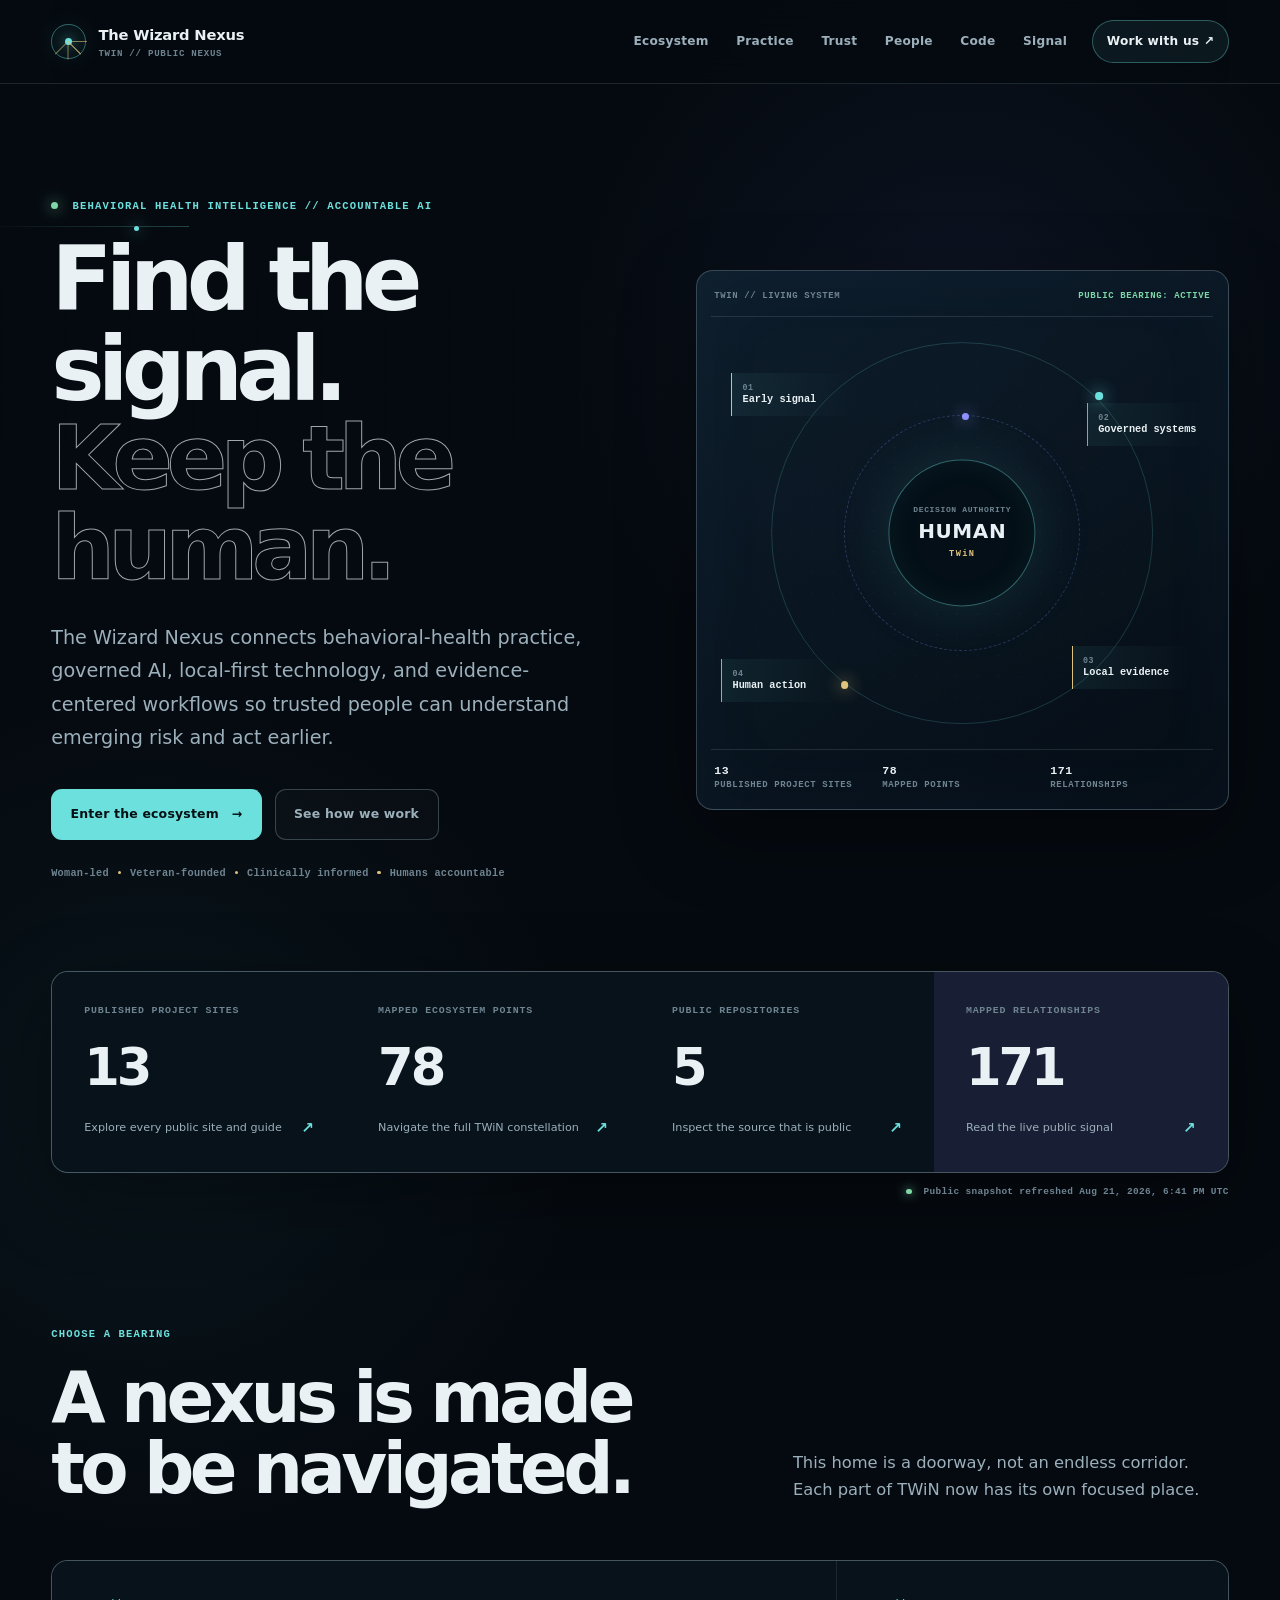
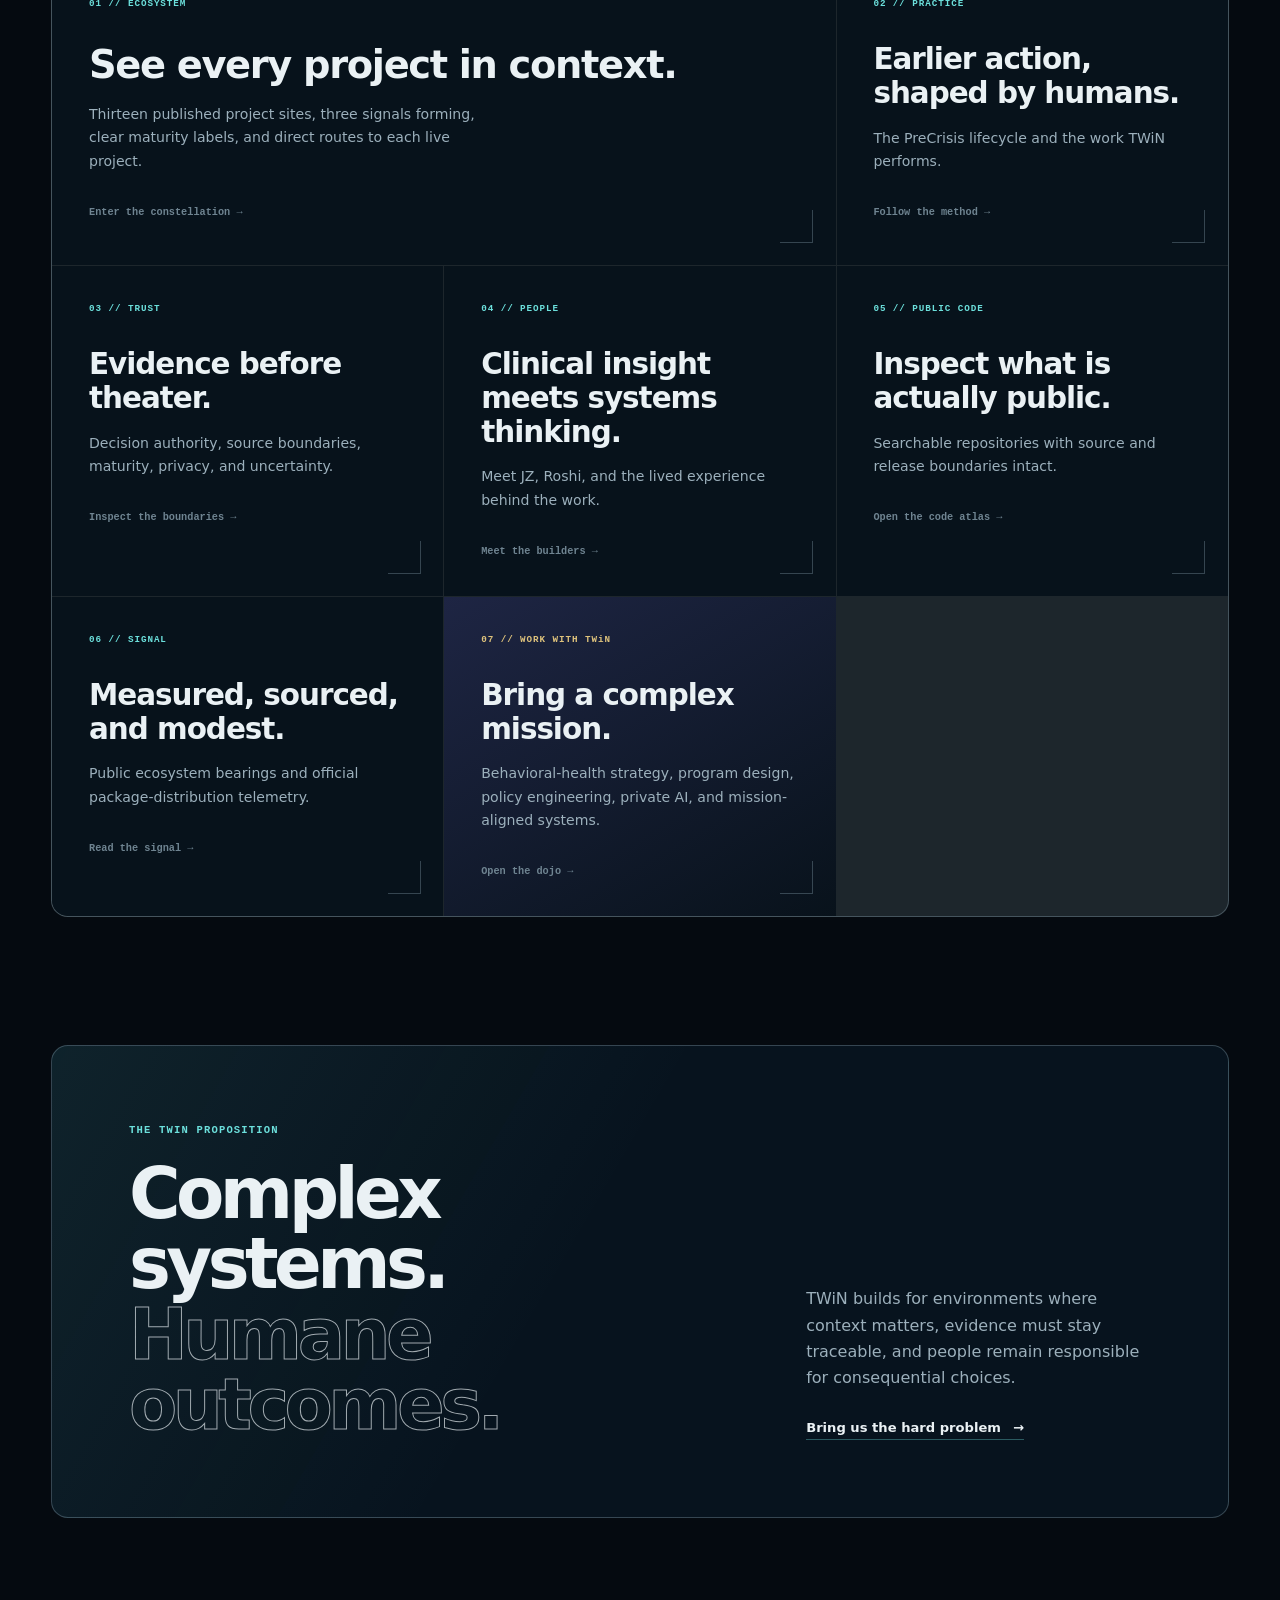
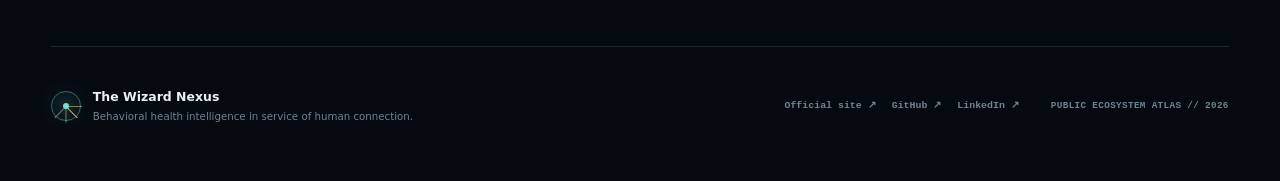
==== index.html @ 7691cffb "[Roshi's Codex PRIME] Publish the multi-page TWiN nexus" ====
<!doctype html>
<html lang="en">
  <head>
    <meta charset="utf-8">
    <meta name="viewport" content="width=device-width, initial-scale=1">
    <meta name="theme-color" content="#071019">
    <meta name="description" content="The Wizard Nexus builds human-centered behavioral-health intelligence, governed AI systems, local-first data tools, and evidence-centered workflows for earlier human action.">
    <meta property="og:type" content="website">
    <meta property="og:title" content="The Wizard Nexus — Find the signal. Keep the human.">
    <meta property="og:description" content="Navigate the TWiN ecosystem: behavioral-health intelligence, governed AI, local-first data, and tools built for accountable human decisions.">
    <meta property="og:url" content="https://thewizardnexus.github.io/TheWizardNexus/">
    <meta property="og:image" content="https://thewizardnexus.github.io/TheWizardNexus/assets/twin-ecosystem-og.png">
    <meta property="og:image:alt" content="The Wizard Nexus public ecosystem: human-centered systems, mapped relationships, public interfaces, and accountable human judgment.">
    <meta name="twitter:card" content="summary_large_image">
    <meta name="twitter:title" content="The Wizard Nexus — Find the signal. Keep the human.">
    <meta name="twitter:description" content="Human-centered systems for earlier action and accountable decisions.">
    <meta name="twitter:image" content="https://thewizardnexus.github.io/TheWizardNexus/assets/twin-ecosystem-og.png">
    <meta name="twitter:image:alt" content="The Wizard Nexus public ecosystem: human-centered systems, mapped relationships, and accountable human judgment.">
    <link rel="icon" href="assets/favicon.svg" type="image/svg+xml">
    <link rel="canonical" href="https://thewizardnexus.github.io/TheWizardNexus/">
    <link rel="stylesheet" href="styles.css">
    <script src="app.js" defer></script>
    <title>The Wizard Nexus — Human-centered systems</title>
  </head>
  <body data-page="home">
    <a class="skip-link" href="#main">Skip to the nexus</a>

    <header class="site-header">
      <a class="brand" href="index.html" aria-label="The Wizard Nexus home">
        <span class="brand-sigil" aria-hidden="true"><i></i><i></i><i></i><i></i></span>
        <span class="brand-copy"><b>The Wizard Nexus</b><small>TWiN // Public nexus</small></span>
      </a>
      <button class="menu-button" type="button" aria-expanded="false" aria-controls="primary-navigation">Menu</button>
      <nav id="primary-navigation" aria-label="Primary navigation">
        <a href="ecosystem.html">Ecosystem</a>
        <a href="practice.html">Practice</a>
        <a href="trust.html">Trust</a>
        <a href="people.html">People</a>
        <a href="code.html">Code</a>
        <a href="signal.html">Signal</a>
        <a class="nav-cta" href="work.html">Work with us <span aria-hidden="true">↗</span></a>
      </nav>
    </header>

    <main id="main">
      <section class="home-hero" aria-labelledby="home-title">
        <div class="hero-copy">
          <p class="eyebrow"><span class="live-dot" aria-hidden="true"></span> Behavioral health intelligence // accountable AI</p>
          <h1 id="home-title">Find the signal.<br><span>Keep the human.</span></h1>
          <p class="hero-lede">The Wizard Nexus connects behavioral-health practice, governed AI, local-first technology, and evidence-centered workflows so trusted people can understand emerging risk and act earlier.</p>
          <div class="button-row">
            <a class="button button-primary" href="ecosystem.html">Enter the ecosystem <span aria-hidden="true">→</span></a>
            <a class="button button-secondary" href="practice.html">See how we work</a>
          </div>
          <p class="proof-line">Woman-led <i></i> Veteran-founded <i></i> Clinically informed <i></i> Humans accountable</p>
        </div>

        <div class="nexus-console" aria-label="TWiN connects early signals, governed systems, local evidence, and accountable human judgment">
          <div class="console-topline"><span>TWiN // Living system</span><span class="console-status">Public bearing: active</span></div>
          <div class="nexus-field" aria-hidden="true">
            <div class="orbit orbit-outer"></div>
            <div class="orbit orbit-inner"></div>
            <span class="bearing bearing-a">01 <b>Early signal</b></span>
            <span class="bearing bearing-b">02 <b>Governed systems</b></span>
            <span class="bearing bearing-c">03 <b>Local evidence</b></span>
            <span class="bearing bearing-d">04 <b>Human action</b></span>
            <div class="nexus-core"><small>Decision authority</small><strong>HUMAN</strong><span>TWiN</span></div>
          </div>
          <div class="console-readout"><span><b data-project-total>13</b> published project sites</span><span><b data-mapped-points>78</b> mapped points</span><span><b data-mapped-relationships>171</b> relationships</span></div>
        </div>
      </section>

      <section class="home-signal" aria-label="Current public ecosystem snapshot">
        <a href="ecosystem.html"><span>Published project sites</span><strong id="project-total">13</strong><small>Explore every public site and guide <b aria-hidden="true">↗</b></small></a>
        <a href="ecosystem.html"><span>Mapped ecosystem points</span><strong id="mapped-points">78</strong><small>Navigate the full TWiN constellation <b aria-hidden="true">↗</b></small></a>
        <a href="code.html"><span>Public repositories</span><strong id="repo-total-hero">5</strong><small>Inspect the source that is public <b aria-hidden="true">↗</b></small></a>
        <a class="signal-accent" href="signal.html"><span>Mapped relationships</span><strong id="mapped-relationships">171</strong><small>Read the live public signal <b aria-hidden="true">↗</b></small></a>
      </section>

      <p class="freshness" id="freshness"><span aria-hidden="true"></span> Static public snapshot embedded; live refresh runs when available.</p>

      <section class="route-section" id="routes" aria-labelledby="route-title">
        <div class="section-heading compact-heading">
          <div>
            <p class="eyebrow">Choose a bearing</p>
            <h2 id="route-title">A nexus is made<br>to be navigated.</h2>
          </div>
          <p>This home is a doorway, not an endless corridor. Each part of TWiN now has its own focused place.</p>
        </div>

        <div class="route-grid">
          <a class="route-card route-wide" href="ecosystem.html">
            <span class="route-number">01 // ECOSYSTEM</span>
            <strong>See every project in context.</strong>
            <p>Thirteen published project sites, three signals forming, clear maturity labels, and direct routes to each live project.</p>
            <i aria-hidden="true">Enter the constellation →</i>
          </a>
          <a class="route-card" href="practice.html">
            <span class="route-number">02 // PRACTICE</span>
            <strong>Earlier action, shaped by humans.</strong>
            <p>The PreCrisis lifecycle and the work TWiN performs.</p>
            <i aria-hidden="true">Follow the method →</i>
          </a>
          <a class="route-card" href="trust.html">
            <span class="route-number">03 // TRUST</span>
            <strong>Evidence before theater.</strong>
            <p>Decision authority, source boundaries, maturity, privacy, and uncertainty.</p>
            <i aria-hidden="true">Inspect the boundaries →</i>
          </a>
          <a class="route-card" href="people.html">
            <span class="route-number">04 // PEOPLE</span>
            <strong>Clinical insight meets systems thinking.</strong>
            <p>Meet JZ, Roshi, and the lived experience behind the work.</p>
            <i aria-hidden="true">Meet the builders →</i>
          </a>
          <a class="route-card" href="code.html">
            <span class="route-number">05 // PUBLIC CODE</span>
            <strong>Inspect what is actually public.</strong>
            <p>Searchable repositories with source and release boundaries intact.</p>
            <i aria-hidden="true">Open the code atlas →</i>
          </a>
          <a class="route-card" href="signal.html">
            <span class="route-number">06 // SIGNAL</span>
            <strong>Measured, sourced, and modest.</strong>
            <p>Public ecosystem bearings and official package-distribution telemetry.</p>
            <i aria-hidden="true">Read the signal →</i>
          </a>
          <a class="route-card route-accent" href="work.html">
            <span class="route-number">07 // WORK WITH TWiN</span>
            <strong>Bring a complex mission.</strong>
            <p>Behavioral-health strategy, program design, policy engineering, private AI, and mission-aligned systems.</p>
            <i aria-hidden="true">Open the dojo →</i>
          </a>
        </div>
      </section>

      <section class="home-closing" aria-labelledby="closing-title">
        <div>
          <p class="eyebrow">The TWiN proposition</p>
          <h2 id="closing-title">Complex systems.<br><span>Humane outcomes.</span></h2>
        </div>
        <div>
          <p>TWiN builds for environments where context matters, evidence must stay traceable, and people remain responsible for consequential choices.</p>
          <a class="text-link" href="work.html">Bring us the hard problem <span aria-hidden="true">→</span></a>
        </div>
      </section>
    </main>

    <footer class="site-footer">
      <div class="footer-brand"><span class="brand-sigil small" aria-hidden="true"><i></i><i></i><i></i><i></i></span><p><strong>The Wizard Nexus</strong><span>Behavioral health intelligence in service of human connection.</span></p></div>
      <nav aria-label="Footer navigation"><a href="https://www.thewizardnexus.com/">Official site ↗</a><a href="https://github.com/TheWizardNexus">GitHub ↗</a><a href="https://www.linkedin.com/company/the-wizard-nexus/">LinkedIn ↗</a></nav>
      <p class="footer-note">Public ecosystem atlas // <span data-current-year>2026</span></p>
    </footer>
  </body>
</html>
---- styles.css ----
:root {
  color-scheme: dark;
  --void: #050a10;
  --deep: #071019;
  --panel: #0b1824;
  --panel-strong: #102233;
  --paper: #f2f6f7;
  --ink: #eaf1f4;
  --muted: #9cb0bc;
  --quiet: #6f8491;
  --line: rgba(177, 208, 220, 0.14);
  --line-strong: rgba(177, 208, 220, 0.27);
  --teal: #6ce0dc;
  --cyan: #65bfe7;
  --indigo: #8f91ff;
  --brass: #dfc37c;
  --coral: #ee8978;
  --green: #7ed7a6;
  --shell: min(92vw, 84rem);
  --reading: min(88vw, 70rem);
  --radius: 1.05rem;
  --mono: "SFMono-Regular", Consolas, "Liberation Mono", monospace;
  --sans: Inter, ui-sans-serif, system-ui, -apple-system, BlinkMacSystemFont, "Segoe UI", sans-serif;
  --shadow: 0 1.5rem 5rem rgba(0, 0, 0, 0.32);
}

* { box-sizing: border-box; }
html { scroll-behavior: smooth; }
body {
  min-width: 20rem;
  margin: 0;
  overflow-x: hidden;
  background:
    radial-gradient(circle at 75% 10%, rgba(68, 86, 162, 0.12), transparent 25rem),
    radial-gradient(circle at 12% 33%, rgba(50, 151, 155, 0.08), transparent 27rem),
    var(--void);
  color: var(--ink);
  font-family: var(--sans);
  font-size: 1rem;
  line-height: 1.65;
  text-rendering: optimizeLegibility;
}
body::before {
  position: fixed;
  inset: 0;
  z-index: -2;
  opacity: 0.42;
  background-image:
    linear-gradient(rgba(130, 173, 190, 0.025) 1px, transparent 1px),
    linear-gradient(90deg, rgba(130, 173, 190, 0.025) 1px, transparent 1px);
  background-size: 4rem 4rem;
  content: "";
  mask-image: linear-gradient(to bottom, black, transparent 85%);
}
a { color: inherit; text-decoration: none; }
img { display: block; max-width: 100%; }
button, input, select { font: inherit; }
button, a { -webkit-tap-highlight-color: transparent; }
::selection { background: rgba(108, 224, 220, 0.24); color: white; }
:focus-visible { outline: 2px solid var(--teal); outline-offset: 4px; }

.skip-link {
  position: fixed;
  top: 0.75rem;
  left: 0.75rem;
  z-index: 100;
  padding: 0.65rem 0.9rem;
  border-radius: 0.45rem;
  background: var(--paper);
  color: var(--deep);
  font-weight: 800;
  transform: translateY(-180%);
}
.skip-link:focus { transform: translateY(0); }

.site-header {
  position: sticky;
  top: 0;
  z-index: 50;
  display: flex;
  width: var(--shell);
  min-height: 5.25rem;
  margin: 0 auto;
  align-items: center;
  justify-content: space-between;
  gap: 1rem;
  border-bottom: 1px solid var(--line);
  background: rgba(5, 10, 16, 0.82);
  backdrop-filter: blur(18px);
}
.site-header::before {
  position: absolute;
  right: 100%;
  left: calc((100vw - 100%) / -2);
  bottom: -1px;
  height: 1px;
  background: var(--line);
  content: "";
}
.site-header::after {
  position: absolute;
  right: calc((100vw - 100%) / -2);
  left: 100%;
  bottom: -1px;
  height: 1px;
  background: var(--line);
  content: "";
}
.brand { display: inline-flex; min-width: max-content; align-items: center; gap: 0.8rem; }
.brand-copy { display: grid; }
.brand-copy b { font-size: 0.92rem; letter-spacing: -0.015em; }
.brand-copy small { color: var(--quiet); font: 650 0.57rem/1.5 var(--mono); letter-spacing: 0.08em; text-transform: uppercase; }
.brand-sigil {
  position: relative;
  display: block;
  width: 2.15rem;
  aspect-ratio: 1;
  border: 1px solid rgba(108, 224, 220, 0.45);
  border-radius: 50%;
  box-shadow: inset 0 0 1.4rem rgba(108, 224, 220, 0.08), 0 0 1.5rem rgba(108, 224, 220, 0.08);
}
.brand-sigil::before,
.brand-sigil::after,
.brand-sigil i::before {
  position: absolute;
  top: 50%;
  left: 50%;
  width: 57%;
  height: 1px;
  background: rgba(223, 195, 124, 0.58);
  content: "";
  transform-origin: left;
}
.brand-sigil::before { transform: rotate(0deg); }
.brand-sigil::after { transform: rotate(90deg); }
.brand-sigil i::before { transform: rotate(45deg); }
.brand-sigil i:nth-child(2)::before { transform: rotate(135deg); }
.brand-sigil i:nth-child(3) {
  position: absolute;
  inset: 38%;
  border-radius: 50%;
  background: var(--teal);
  box-shadow: 0 0 0.8rem var(--teal);
}
.brand-sigil.small { width: 1.85rem; }

#primary-navigation { display: flex; align-items: center; gap: clamp(0.2rem, 1vw, 1rem); }
#primary-navigation a {
  position: relative;
  padding: 0.55rem 0.46rem;
  color: var(--muted);
  font-size: 0.76rem;
  font-weight: 700;
  letter-spacing: 0.02em;
}
#primary-navigation a:hover,
#primary-navigation a[aria-current="page"] { color: var(--ink); }
#primary-navigation a[aria-current="page"]::after {
  position: absolute;
  right: 0.45rem;
  bottom: 0.2rem;
  left: 0.45rem;
  height: 1px;
  background: var(--teal);
  content: "";
}
#primary-navigation .nav-cta {
  margin-left: 0.3rem;
  padding: 0.68rem 0.85rem;
  border: 1px solid rgba(108, 224, 220, 0.34);
  border-radius: 999px;
  color: var(--ink);
  background: rgba(108, 224, 220, 0.07);
}
#primary-navigation .nav-cta:hover { border-color: var(--teal); background: rgba(108, 224, 220, 0.13); }
#primary-navigation .nav-cta::after { display: none; }
.menu-button {
  display: none;
  min-height: 2.6rem;
  padding: 0.55rem 0.8rem;
  border: 1px solid var(--line-strong);
  border-radius: 999px;
  background: transparent;
  color: var(--ink);
  font: 750 0.7rem/1 var(--mono);
  letter-spacing: 0.05em;
  text-transform: uppercase;
}

main { min-height: 70vh; }
.home-hero {
  position: relative;
  display: grid;
  width: var(--shell);
  min-height: min(49rem, calc(100vh - 5.25rem));
  margin: 0 auto;
  padding: clamp(4.5rem, 9vw, 8rem) 0 clamp(3.8rem, 7vw, 6rem);
  align-items: center;
  grid-template-columns: minmax(0, 1.02fr) minmax(24rem, 0.98fr);
  gap: clamp(3rem, 7vw, 7rem);
}
.home-hero::before {
  position: absolute;
  top: 16%;
  left: -6%;
  width: 13rem;
  height: 1px;
  background: linear-gradient(90deg, transparent, rgba(108, 224, 220, 0.28));
  content: "";
}
.home-hero::after {
  position: absolute;
  top: 16%;
  left: 7%;
  width: 0.35rem;
  aspect-ratio: 1;
  border-radius: 50%;
  background: var(--teal);
  box-shadow: 0 0 1rem var(--teal);
  content: "";
}
.eyebrow {
  margin: 0 0 1.25rem;
  color: var(--teal);
  font: 700 0.66rem/1.5 var(--mono);
  letter-spacing: 0.11em;
  text-transform: uppercase;
}
.live-dot {
  display: inline-block;
  width: 0.45rem;
  aspect-ratio: 1;
  margin-right: 0.42rem;
  border-radius: 50%;
  background: var(--green);
  box-shadow: 0 0 0.9rem var(--green);
  animation: pulse 2.4s ease-in-out infinite;
}
h1, h2, h3, p { overflow-wrap: anywhere; }
h1, h2, h3 { margin-top: 0; color: var(--ink); line-height: 1; }
h1 {
  max-width: 10ch;
  margin-bottom: 1.7rem;
  font-size: clamp(3.5rem, 7vw, 7rem);
  letter-spacing: -0.075em;
}
h1 span, h2 span { color: transparent; -webkit-text-stroke: 1px rgba(234, 241, 244, 0.68); }
.hero-lede { max-width: 43rem; margin: 0; color: var(--muted); font-size: clamp(1.04rem, 1.5vw, 1.25rem); line-height: 1.75; }
.button-row { display: flex; margin-top: 2.1rem; flex-wrap: wrap; gap: 0.8rem; }
.button {
  display: inline-flex;
  min-height: 3.2rem;
  padding: 0.8rem 1.15rem;
  align-items: center;
  justify-content: center;
  gap: 0.8rem;
  border: 1px solid var(--line-strong);
  border-radius: 0.68rem;
  font-size: 0.78rem;
  font-weight: 800;
  letter-spacing: 0.015em;
  transition: transform 160ms ease, border-color 160ms ease, background 160ms ease;
}
.button:hover { transform: translateY(-2px); }
.button-primary { border-color: rgba(108, 224, 220, 0.44); background: var(--teal); color: #041014; }
.button-primary:hover { background: #8cece8; }
.button-secondary { color: var(--muted); background: rgba(255, 255, 255, 0.02); }
.button-secondary:hover { border-color: var(--muted); color: var(--ink); }
.proof-line { display: flex; margin: 1.55rem 0 0; align-items: center; flex-wrap: wrap; gap: 0.55rem; color: var(--quiet); font: 650 0.64rem/1.6 var(--mono); letter-spacing: 0.025em; }
.proof-line i { display: inline-block; width: 0.22rem; aspect-ratio: 1; border-radius: 50%; background: var(--brass); }

.nexus-console {
  position: relative;
  padding: 0.9rem;
  overflow: hidden;
  border: 1px solid var(--line-strong);
  border-radius: var(--radius);
  background: linear-gradient(145deg, rgba(15, 33, 48, 0.82), rgba(6, 14, 22, 0.96));
  box-shadow: var(--shadow), inset 0 0 5rem rgba(83, 121, 178, 0.05);
}
.nexus-console::before {
  position: absolute;
  inset: 0;
  opacity: 0.6;
  background-image: radial-gradient(circle, rgba(205, 228, 233, 0.25) 0.55px, transparent 0.75px);
  background-size: 1.3rem 1.3rem;
  content: "";
  mask-image: radial-gradient(circle at center, black, transparent 73%);
}
.console-topline,
.console-readout { position: relative; z-index: 2; display: flex; color: var(--quiet); font: 650 0.56rem/1.5 var(--mono); letter-spacing: 0.07em; text-transform: uppercase; }
.console-topline { padding: 0.25rem 0.2rem 0.8rem; justify-content: space-between; border-bottom: 1px solid var(--line); }
.console-status { color: var(--green); }
.nexus-field { position: relative; min-height: 27rem; }
.orbit { position: absolute; top: 50%; left: 50%; border: 1px solid rgba(108, 224, 220, 0.19); border-radius: 50%; transform: translate(-50%, -50%); }
.orbit::before,
.orbit::after { position: absolute; width: 0.45rem; aspect-ratio: 1; border-radius: 50%; background: var(--teal); box-shadow: 0 0 1rem var(--teal); content: ""; }
.orbit-outer { width: 76%; aspect-ratio: 1; animation: rotate 42s linear infinite; }
.orbit-outer::before { top: 13%; right: 13%; }
.orbit-outer::after { bottom: 9%; left: 18%; background: var(--brass); box-shadow: 0 0 1rem var(--brass); }
.orbit-inner { width: 47%; aspect-ratio: 1; border-style: dashed; border-color: rgba(143, 145, 255, 0.27); animation: rotate-reverse 25s linear infinite; }
.orbit-inner::before { top: -0.22rem; left: 50%; background: var(--indigo); box-shadow: 0 0 1rem var(--indigo); }
.orbit-inner::after { display: none; }
.nexus-core {
  position: absolute;
  top: 50%;
  left: 50%;
  display: grid;
  width: 9.2rem;
  aspect-ratio: 1;
  place-content: center;
  border: 1px solid rgba(108, 224, 220, 0.42);
  border-radius: 50%;
  background: rgba(5, 15, 24, 0.94);
  text-align: center;
  box-shadow: 0 0 4rem rgba(108, 224, 220, 0.12), inset 0 0 2rem rgba(108, 224, 220, 0.06);
  transform: translate(-50%, -50%);
}
.nexus-core small { color: var(--quiet); font: 650 0.5rem/1.4 var(--mono); letter-spacing: 0.08em; text-transform: uppercase; }
.nexus-core strong { font-size: 1.25rem; letter-spacing: 0.03em; }
.nexus-core span { color: var(--brass); font: 750 0.54rem/1.5 var(--mono); letter-spacing: 0.16em; }
.bearing {
  position: absolute;
  display: grid;
  min-width: 7.6rem;
  padding: 0.55rem 0.65rem;
  border-left: 1px solid var(--teal);
  background: linear-gradient(90deg, rgba(108, 224, 220, 0.07), transparent);
  color: var(--quiet);
  font: 650 0.52rem/1.35 var(--mono);
  letter-spacing: 0.06em;
}
.bearing b { color: var(--ink); font-size: 0.64rem; letter-spacing: 0; }
.bearing-a { top: 13%; left: 4%; }
.bearing-b { top: 20%; right: 1%; border-color: var(--indigo); }
.bearing-c { right: 4%; bottom: 14%; border-color: var(--brass); }
.bearing-d { bottom: 11%; left: 2%; border-color: var(--coral); }
.console-readout { display: grid; padding: 0.75rem 0.2rem 0.1rem; grid-template-columns: repeat(3, 1fr); gap: 0.5rem; border-top: 1px solid var(--line); }
.console-readout span { display: grid; }
.console-readout b { color: var(--ink); font-size: 0.72rem; }

.home-signal {
  display: grid;
  width: var(--shell);
  margin: 0 auto;
  overflow: hidden;
  grid-template-columns: repeat(4, minmax(0, 1fr));
  border: 1px solid var(--line-strong);
  border-radius: var(--radius);
  background: var(--line);
  box-shadow: var(--shadow);
}
.home-signal a { display: grid; min-height: 12.5rem; padding: clamp(1.3rem, 2.6vw, 2rem); align-content: space-between; background: rgba(8, 18, 27, 0.98); transition: background 160ms ease; }
.home-signal a:hover { background: var(--panel); }
.home-signal a > span { color: var(--quiet); font: 700 0.62rem/1.5 var(--mono); letter-spacing: 0.08em; text-transform: uppercase; }
.home-signal strong { align-self: center; font-size: clamp(2.2rem, 4vw, 4rem); line-height: 1; letter-spacing: -0.06em; }
.home-signal small { display: flex; align-items: center; justify-content: space-between; gap: 0.5rem; color: var(--muted); font-size: 0.7rem; line-height: 1.45; }
.home-signal small b { color: var(--teal); font-size: 0.95rem; }
.home-signal .signal-accent { background: rgba(25, 30, 51, 0.98); }
.freshness { width: var(--shell); margin: 0.8rem auto 0; color: var(--quiet); font: 650 0.59rem/1.5 var(--mono); letter-spacing: 0.035em; text-align: right; }
.freshness span { display: inline-block; width: 0.35rem; aspect-ratio: 1; margin-right: 0.35rem; border-radius: 50%; background: var(--green); box-shadow: 0 0 0.6rem var(--green); }

.route-section { width: var(--shell); margin: 0 auto; padding: clamp(6rem, 10vw, 10rem) 0; }
.section-heading { display: grid; align-items: end; grid-template-columns: minmax(0, 1.1fr) minmax(18rem, 0.75fr); gap: clamp(2rem, 8vw, 8rem); }
.section-heading h2,
.home-closing h2 { margin-bottom: 0; font-size: clamp(2.8rem, 5.5vw, 5.8rem); letter-spacing: -0.065em; }
.section-heading > p { margin: 0; color: var(--muted); font-size: 1.02rem; }
.route-grid { display: grid; margin-top: 3.5rem; grid-template-columns: repeat(3, minmax(0, 1fr)); gap: 1px; border: 1px solid var(--line-strong); border-radius: var(--radius); overflow: hidden; background: var(--line); }
.route-card {
  position: relative;
  display: grid;
  min-height: 19rem;
  padding: clamp(1.4rem, 3vw, 2.3rem);
  align-content: start;
  background: rgba(8, 18, 27, 0.98);
  transition: background 180ms ease, color 180ms ease;
}
.route-card::after {
  position: absolute;
  right: 1.4rem;
  bottom: 1.4rem;
  width: 2rem;
  height: 2rem;
  border-right: 1px solid var(--line-strong);
  border-bottom: 1px solid var(--line-strong);
  content: "";
}
.route-card:hover { background: var(--panel-strong); }
.route-card:hover::after { border-color: var(--teal); }
.route-wide { grid-column: span 2; }
.route-number { color: var(--teal); font: 700 0.58rem/1.4 var(--mono); letter-spacing: 0.1em; }
.route-card strong { max-width: 18ch; margin-top: 2rem; font-size: clamp(1.35rem, 2.3vw, 2rem); line-height: 1.15; letter-spacing: -0.035em; }
.route-wide strong { max-width: 24ch; font-size: clamp(1.7rem, 3vw, 2.8rem); }
.route-card p { max-width: 45ch; margin: 1rem 0 0; color: var(--muted); font-size: 0.88rem; line-height: 1.65; }
.route-card i { align-self: end; margin-top: 2rem; color: var(--quiet); font: normal 700 0.64rem/1.5 var(--mono); }
.route-accent { background: linear-gradient(150deg, rgba(30, 37, 68, 0.98), rgba(8, 18, 27, 0.98)); }
.route-accent .route-number { color: var(--brass); }

.home-closing {
  display: grid;
  width: var(--shell);
  margin: 0 auto clamp(6rem, 10vw, 10rem);
  padding: clamp(3rem, 6vw, 5rem);
  align-items: end;
  grid-template-columns: minmax(0, 1.25fr) minmax(16rem, 0.75fr);
  gap: clamp(2rem, 8vw, 8rem);
  border: 1px solid var(--line-strong);
  border-radius: var(--radius);
  background:
    linear-gradient(120deg, rgba(108, 224, 220, 0.075), transparent 45%),
    rgba(9, 21, 32, 0.88);
}
.home-closing > div:last-child p { margin: 0 0 1.4rem; color: var(--muted); }
.text-link { display: inline-flex; gap: 0.75rem; border-bottom: 1px solid rgba(108, 224, 220, 0.35); color: var(--ink); font-size: 0.82rem; font-weight: 800; }
.text-link:hover { border-color: var(--teal); color: var(--teal); }

.site-footer {
  display: grid;
  width: var(--shell);
  margin: 0 auto;
  padding: 2.5rem 0 3.5rem;
  align-items: center;
  grid-template-columns: 1.2fr auto auto;
  gap: 2rem;
  border-top: 1px solid var(--line);
  color: var(--quiet);
}
.footer-brand { display: flex; align-items: center; gap: 0.75rem; }
.footer-brand p { display: grid; margin: 0; }
.footer-brand strong { color: var(--ink); font-size: 0.78rem; }
.footer-brand span { font-size: 0.64rem; }
.site-footer nav { display: flex; flex-wrap: wrap; gap: 1rem; font: 650 0.62rem/1.5 var(--mono); }
.site-footer nav a:hover { color: var(--teal); }
.footer-note { margin: 0; font: 650 0.58rem/1.5 var(--mono); letter-spacing: 0.04em; text-transform: uppercase; }

/* Focused page shells */
.page-hero {
  position: relative;
  display: grid;
  width: var(--shell);
  min-height: 34rem;
  margin: 0 auto;
  padding: clamp(5rem, 10vw, 9rem) 0 clamp(4rem, 8vw, 7rem);
  align-items: end;
  grid-template-columns: minmax(0, 1.2fr) minmax(20rem, 0.68fr);
  gap: clamp(3rem, 9vw, 9rem);
  border-bottom: 1px solid var(--line);
}
.page-hero::before {
  position: absolute;
  top: 15%;
  left: 0;
  width: 8rem;
  height: 8rem;
  opacity: 0.32;
  border: 1px solid var(--teal);
  border-radius: 50%;
  content: "";
  box-shadow: 0 0 5rem rgba(108, 224, 220, 0.08);
}
.page-hero::after {
  position: absolute;
  top: 15%;
  left: 4rem;
  width: 1px;
  height: 8rem;
  background: linear-gradient(var(--teal), transparent);
  content: "";
  transform: rotate(42deg);
  transform-origin: top;
}
.page-hero h1 { max-width: 11ch; margin-bottom: 0; font-size: clamp(3.6rem, 7.3vw, 7.4rem); }
.page-hero .eyebrow { position: relative; z-index: 1; }
.page-code { display: inline-grid; width: 1.9rem; aspect-ratio: 1; margin-right: 0.45rem; place-content: center; border: 1px solid rgba(108, 224, 220, 0.35); border-radius: 50%; color: var(--ink); font-size: 0.52rem; }
.page-hero-aside { padding-bottom: 0.6rem; }
.page-hero-aside > p { margin: 0 0 1.6rem; color: var(--muted); font-size: clamp(1rem, 1.5vw, 1.18rem); line-height: 1.75; }
.page-hero-aside .button-row { margin-top: 1.5rem; }
.trust-hero::before { border-color: var(--brass); }
.trust-hero::after { background: linear-gradient(var(--brass), transparent); }
.people-hero::before { border-color: var(--indigo); }
.people-hero::after { background: linear-gradient(var(--indigo), transparent); }
.code-hero::before { border-style: dashed; border-color: var(--green); }
.code-hero::after { background: linear-gradient(var(--green), transparent); }
.signal-hero::before { border-style: dashed; border-color: var(--cyan); }
.work-hero::before { border-color: var(--coral); }
.work-hero::after { background: linear-gradient(var(--coral), transparent); }

.page-metrics {
  display: grid;
  width: var(--shell);
  margin: -1px auto 0;
  grid-template-columns: repeat(4, minmax(0, 1fr));
  border: 1px solid var(--line);
  border-top: 0;
  background: var(--line);
}
.page-metrics p { display: grid; min-height: 9.5rem; margin: 0; padding: 1.5rem; align-content: space-between; background: rgba(8, 18, 27, 0.96); }
.page-metrics span { color: var(--quiet); font: 700 0.58rem/1.5 var(--mono); letter-spacing: 0.08em; text-transform: uppercase; }
.page-metrics strong { font-size: clamp(2.2rem, 4vw, 3.8rem); line-height: 1; letter-spacing: -0.06em; }
.page-metrics .metric-date { font-size: clamp(1.5rem, 3vw, 2.5rem); }

.directory-section,
.practice-section,
.people-section,
.principles-section,
.work-paths { width: var(--shell); margin: 0 auto; padding: clamp(6rem, 10vw, 10rem) 0; }
.directory-heading { align-items: start; }
.directory-tools { display: grid; margin-top: 3rem; grid-template-columns: minmax(16rem, 0.6fr) minmax(0, 1.4fr); gap: 1rem; }
.search-field,
.select-field { display: grid; gap: 0.45rem; }
.search-field > span,
.select-field > span { color: var(--quiet); font: 700 0.58rem/1.5 var(--mono); letter-spacing: 0.07em; text-transform: uppercase; }
.search-field input,
.select-field select {
  width: 100%;
  min-height: 3.25rem;
  padding: 0.75rem 0.9rem;
  border: 1px solid var(--line-strong);
  border-radius: 0.58rem;
  background: rgba(8, 18, 27, 0.82);
  color: var(--ink);
  outline: none;
}
.search-field input:focus,
.select-field select:focus { border-color: var(--teal); box-shadow: 0 0 0 3px rgba(108, 224, 220, 0.08); }
.search-field input::placeholder { color: var(--quiet); }
.filter-pills { display: flex; align-items: end; flex-wrap: wrap; gap: 0.5rem; }
.filter-pills button {
  min-height: 3.25rem;
  padding: 0.7rem 0.9rem;
  border: 1px solid var(--line-strong);
  border-radius: 999px;
  background: rgba(8, 18, 27, 0.72);
  color: var(--muted);
  font-size: 0.7rem;
  font-weight: 750;
  cursor: pointer;
}
.filter-pills button:hover { border-color: var(--muted); color: var(--ink); }
.filter-pills button[aria-pressed="true"] { border-color: rgba(108, 224, 220, 0.45); background: rgba(108, 224, 220, 0.12); color: var(--teal); }
.result-count { margin: 1rem 0 1.5rem; color: var(--quiet); font: 650 0.62rem/1.5 var(--mono); }
.project-grid { display: grid; grid-template-columns: repeat(3, minmax(0, 1fr)); gap: 1rem; }
.project-card { min-width: 0; overflow: hidden; border: 1px solid var(--line); border-radius: 0.85rem; background: rgba(9, 20, 30, 0.9); box-shadow: 0 1.2rem 3rem rgba(0, 0, 0, 0.17); }
.project-media { position: relative; display: block; aspect-ratio: 16 / 9; overflow: hidden; border-bottom: 1px solid var(--line); background: var(--panel-strong); }
.project-media::after { position: absolute; inset: 0; background: linear-gradient(to top, rgba(5, 10, 16, 0.72), transparent 48%); content: ""; }
.project-media img { width: 100%; height: 100%; object-fit: cover; transition: transform 300ms ease, opacity 160ms ease; }
.project-card:hover .project-media img { transform: scale(1.025); }
.project-media.image-error img { opacity: 0; }
.image-fallback { position: absolute; inset: 0; display: grid; place-content: center; color: var(--muted); font-size: 1.2rem; font-weight: 800; }
.stage-badge { position: absolute; right: 0.75rem; bottom: 0.75rem; z-index: 2; padding: 0.35rem 0.48rem; border: 1px solid var(--line-strong); border-radius: 0.35rem; background: rgba(5, 12, 19, 0.9); color: var(--ink); font: 700 0.6rem/1.4 var(--mono); letter-spacing: 0.035em; }
.project-body { padding: 1.35rem; }
.card-kicker { display: flex; min-height: 1.35rem; margin-bottom: 0.8rem; justify-content: space-between; gap: 0.6rem; color: var(--quiet); font: 650 0.62rem/1.4 var(--mono); letter-spacing: 0.045em; text-transform: uppercase; }
.project-body h3,
.repo-card h3 { margin-bottom: 0.7rem; font-size: 1.45rem; line-height: 1.1; letter-spacing: -0.035em; }
.project-body p,
.repo-card > p { min-height: 6.4rem; margin: 0; color: var(--muted); font-size: 0.82rem; line-height: 1.65; }
.project-body .project-boundaries { display: flex; min-height: 0; margin-top: 1rem; flex-wrap: wrap; gap: 0.4rem; }
.project-boundaries span { padding: 0.26rem 0.42rem; border: 1px solid var(--line); border-radius: 999px; color: var(--quiet); font: 650 0.6rem/1.4 var(--mono); }
.card-links,
.repo-links,
.person-links { display: flex; margin-top: 1.2rem; flex-wrap: wrap; gap: 0.8rem; font: 700 0.62rem/1.5 var(--mono); }
.card-links a,
.repo-links a,
.person-links a { border-bottom: 1px solid var(--line-strong); }
.card-links a:hover,
.repo-links a:hover,
.person-links a:hover { border-color: var(--teal); color: var(--teal); }
.card-links .secondary { color: var(--quiet); }
.no-script-directory { display: grid; padding: 2rem; gap: 1rem; border: 1px solid var(--line); border-radius: 0.8rem; background: var(--panel); }
.no-script-directory a { color: var(--teal); }

.launch-section {
  display: grid;
  width: var(--shell);
  margin: 0 auto clamp(6rem, 10vw, 10rem);
  padding: clamp(2rem, 5vw, 4rem);
  grid-template-columns: minmax(0, 0.8fr) minmax(0, 1.2fr);
  gap: clamp(2rem, 8vw, 7rem);
  border: 1px solid var(--line-strong);
  border-radius: var(--radius);
  background: linear-gradient(140deg, rgba(143, 145, 255, 0.07), rgba(9, 20, 30, 0.88));
}
.launch-section h2,
.method-intro h2,
.boundary-heading h2,
.claim-section h2,
.origin-section h2,
.npm-intro h2,
.source-notes h2,
.engagement-section h2,
.dojo-callout h2 { margin-bottom: 1.2rem; font-size: clamp(2.5rem, 5vw, 5.2rem); letter-spacing: -0.06em; }
.launch-section > div:first-child > p:last-child,
.method-intro > p:last-child,
.boundary-heading > p:last-child { color: var(--muted); }
.launch-list { display: grid; gap: 1px; background: var(--line); border: 1px solid var(--line); }
.launch-item { display: grid; padding: 1.3rem; grid-template-columns: minmax(8rem, 0.55fr) 1fr; gap: 1rem; background: var(--panel); }
.launch-item strong { color: var(--brass); font-size: 0.85rem; }
.launch-item span { color: var(--muted); font-size: 0.78rem; }
.launch-item > div { display: grid; align-content: start; gap: 0.45rem; }
.launch-item small { color: var(--quiet); font: 700 0.58rem/1.4 var(--mono); letter-spacing: 0.06em; text-transform: uppercase; }
.launch-item a { width: max-content; border-bottom: 1px solid rgba(108, 224, 220, 0.35); color: var(--teal); font: 700 0.6rem/1.5 var(--mono); }

.page-next,
.source-boundary {
  display: grid;
  width: var(--shell);
  margin: 0 auto clamp(6rem, 10vw, 10rem);
  padding: clamp(2.6rem, 6vw, 5rem);
  align-items: end;
  grid-template-columns: minmax(0, 1.15fr) minmax(16rem, 0.75fr);
  gap: clamp(2rem, 8vw, 8rem);
  border: 1px solid var(--line-strong);
  border-radius: var(--radius);
  background: linear-gradient(130deg, rgba(108, 224, 220, 0.06), transparent 55%), rgba(8, 18, 27, 0.86);
}
.page-next h2,
.source-boundary h2 { margin-bottom: 0; font-size: clamp(2.6rem, 5vw, 5.2rem); letter-spacing: -0.06em; }
.page-next > div:last-child > p,
.source-boundary > div:last-child > p { margin: 0 0 1.5rem; color: var(--muted); }

/* Practice */
.method-section {
  display: grid;
  width: var(--shell);
  margin: 0 auto;
  padding: clamp(6rem, 10vw, 10rem) 0;
  grid-template-columns: minmax(18rem, 0.7fr) minmax(0, 1.3fr);
  gap: clamp(3rem, 9vw, 9rem);
}
.method-flow { display: grid; margin: 0; padding: 0; list-style: none; border-top: 1px solid var(--line-strong); }
.method-flow li { display: grid; padding: 1.7rem 0; grid-template-columns: 4.5rem 1fr; gap: 1rem; border-bottom: 1px solid var(--line); }
.method-flow li > span { color: var(--teal); font: 700 0.66rem/1.6 var(--mono); }
.method-flow strong { font-size: 1.35rem; }
.method-flow p { margin: 0.35rem 0 0; color: var(--muted); font-size: 0.85rem; }
.practice-grid,
.work-grid { display: grid; margin-top: 3.5rem; grid-template-columns: repeat(3, minmax(0, 1fr)); gap: 1px; border: 1px solid var(--line); background: var(--line); }
.practice-grid article,
.work-grid article { min-height: 16rem; padding: 1.7rem; background: rgba(8, 18, 27, 0.95); }
.practice-grid article > span,
.work-grid article > span { color: var(--brass); font: 700 0.58rem/1.5 var(--mono); letter-spacing: 0.08em; }
.practice-grid h3,
.work-grid h3 { margin: 2.2rem 0 0.8rem; font-size: 1.3rem; line-height: 1.15; }
.practice-grid p,
.work-grid p { margin: 0; color: var(--muted); font-size: 0.82rem; }
.audience-band,
.mission-band {
  display: grid;
  width: var(--shell);
  margin: 0 auto clamp(6rem, 10vw, 10rem);
  padding: clamp(2.8rem, 6vw, 5rem);
  grid-template-columns: minmax(0, 0.9fr) minmax(0, 1.1fr);
  gap: clamp(2rem, 8vw, 7rem);
  border: 1px solid var(--line-strong);
  border-radius: var(--radius);
  background: rgba(9, 20, 30, 0.82);
}
.audience-band h2,
.mission-band h2 { margin-bottom: 0; font-size: clamp(2.6rem, 5vw, 5rem); letter-spacing: -0.06em; }
.audience-band ul { display: grid; margin: 0; padding: 0; grid-template-columns: repeat(2, 1fr); gap: 1px; list-style: none; background: var(--line); border: 1px solid var(--line); }
.audience-band li { padding: 1rem; background: var(--panel); color: var(--muted); font-size: 0.78rem; }

/* Trust */
.principle-grid { display: grid; margin-top: 3.5rem; grid-template-columns: repeat(4, minmax(0, 1fr)); gap: 1px; border: 1px solid var(--line); background: var(--line); }
.principle-grid article { min-height: 20rem; padding: 1.6rem; background: rgba(8, 18, 27, 0.95); }
.principle-grid b { color: var(--brass); font: 700 0.62rem/1.5 var(--mono); }
.principle-grid h3 { margin: 4rem 0 0.8rem; font-size: 1.25rem; line-height: 1.15; }
.principle-grid p { margin: 0; color: var(--muted); font-size: 0.82rem; }
.boundary-section,
.claim-section,
.origin-section,
.source-notes,
.engagement-section {
  display: grid;
  width: var(--shell);
  margin: 0 auto;
  padding: clamp(5rem, 9vw, 9rem) 0;
  grid-template-columns: minmax(18rem, 0.72fr) minmax(0, 1.28fr);
  gap: clamp(3rem, 9vw, 9rem);
  border-top: 1px solid var(--line);
}
.boundary-table { align-self: start; border: 1px solid var(--line); }
.boundary-row { display: grid; min-height: 5rem; padding: 1rem 1.2rem; align-items: center; grid-template-columns: minmax(10rem, 0.45fr) 1fr; gap: 1rem; border-bottom: 1px solid var(--line); background: rgba(8, 18, 27, 0.88); }
.boundary-row:last-child { border-bottom: 0; }
.boundary-row strong { color: var(--ink); font-size: 0.8rem; }
.boundary-row span { color: var(--muted); font-size: 0.78rem; }
.boundary-head { min-height: auto; background: rgba(108, 224, 220, 0.08); }
.boundary-head span { color: var(--teal); font: 700 0.57rem/1.5 var(--mono); letter-spacing: 0.07em; text-transform: uppercase; }
.claim-grid,
.source-note-grid { display: grid; grid-template-columns: repeat(2, minmax(0, 1fr)); gap: 1px; border: 1px solid var(--line); background: var(--line); }
.claim-grid article,
.source-note-grid article { min-height: 10rem; padding: 1.35rem; background: var(--panel); }
.claim-grid span,
.source-note-grid span { color: var(--coral); font: 700 0.6rem/1.5 var(--mono); letter-spacing: 0.07em; }
.claim-grid p,
.source-note-grid p { margin: 1rem 0 0; color: var(--muted); font-size: 0.8rem; }

/* People */
.origin-section { align-items: center; }
.origin-mark { display: grid; aspect-ratio: 1.4; place-content: center; border: 1px solid rgba(223, 195, 124, 0.27); border-radius: 50%; background: radial-gradient(circle, rgba(223, 195, 124, 0.09), transparent 65%); text-align: center; }
.origin-mark span { color: var(--quiet); font: 650 0.62rem/1.4 var(--mono); text-transform: uppercase; }
.origin-mark strong { font-size: clamp(2.5rem, 5vw, 4.8rem); letter-spacing: -0.06em; }
.origin-mark small { color: var(--brass); font: 700 0.7rem/1.4 var(--mono); letter-spacing: 0.25em; }
.origin-section > div:last-child > p:not(.eyebrow) { color: var(--muted); }
.people-grid { display: grid; margin-top: 3.5rem; gap: 1rem; }
.person-card { display: grid; padding: clamp(1.5rem, 4vw, 3rem); grid-template-columns: minmax(12rem, 0.42fr) minmax(0, 1fr); gap: clamp(2rem, 7vw, 7rem); border: 1px solid var(--line); border-radius: var(--radius); background: rgba(9, 20, 30, 0.9); }
.person-id { align-self: start; display: grid; gap: 1.2rem; }
.person-monogram { display: grid; width: min(100%, 12rem); aspect-ratio: 1; place-content: center; border: 1px solid rgba(108, 224, 220, 0.32); border-radius: 50%; background: radial-gradient(circle, rgba(108, 224, 220, 0.12), transparent 65%); font-size: 3.8rem; font-weight: 800; letter-spacing: -0.08em; }
.person-roshi .person-monogram { border-color: rgba(143, 145, 255, 0.36); background: radial-gradient(circle, rgba(143, 145, 255, 0.13), transparent 65%); }
.person-id p { display: grid; margin: 0; }
.person-id b { color: var(--teal); font: 700 0.57rem/1.5 var(--mono); letter-spacing: 0.08em; }
.person-id small { color: var(--quiet); font-size: 0.72rem; }
.person-card h3 { margin: 0 0 1.1rem; font-size: clamp(2rem, 4vw, 3.8rem); letter-spacing: -0.055em; }
.person-card > div:last-child > p { color: var(--muted); }
.mission-band { margin-top: clamp(5rem, 9vw, 9rem); }
.mission-band > div:last-child > p:first-child { margin-top: 0; color: var(--muted); }
.mission-cycle { display: flex; align-items: center; flex-wrap: wrap; gap: 0.6rem; color: var(--ink); font: 700 0.66rem/1.5 var(--mono); text-transform: uppercase; }
.mission-cycle i { width: 0.28rem; aspect-ratio: 1; border-radius: 50%; background: var(--brass); }

/* Public code */
.repo-toolbar { display: grid; margin-top: 3rem; grid-template-columns: minmax(16rem, 1fr) minmax(9rem, 0.3fr) minmax(10rem, 0.35fr); gap: 1rem; }
.code-directory > .filter-pills { margin-top: 1rem; }
.repo-grid { display: grid; grid-template-columns: repeat(2, minmax(0, 1fr)); gap: 1rem; }
.repo-card { padding: 1.5rem; border: 1px solid var(--line); border-radius: 0.8rem; background: rgba(9, 20, 30, 0.9); }
.repo-card > p { min-height: 4.3rem; }
.repo-meta { display: flex; margin-top: 1.2rem; flex-wrap: wrap; gap: 0.45rem; }
.repo-meta span { padding: 0.25rem 0.42rem; border: 1px solid var(--line); border-radius: 999px; color: var(--quiet); font: 650 0.6rem/1.4 var(--mono); }
.repo-meta .language::before { display: inline-block; width: 0.38rem; aspect-ratio: 1; margin-right: 0.3rem; border-radius: 50%; background: var(--teal); content: ""; }
.source-boundary { margin-top: clamp(4rem, 8vw, 8rem); }

/* Public signal */
.npm-section { display: grid; width: var(--shell); margin: 0 auto; padding: clamp(6rem, 10vw, 10rem) 0; grid-template-columns: minmax(18rem, 0.56fr) minmax(0, 1.44fr); gap: clamp(3rem, 7vw, 7rem); }
.npm-intro { align-self: start; position: sticky; top: 8rem; }
.npm-intro > p:not(.eyebrow) { color: var(--muted); }
.npm-panel { min-width: 0; padding: clamp(1.2rem, 3vw, 2rem); border: 1px solid var(--line-strong); border-radius: var(--radius); background: rgba(9, 20, 30, 0.92); box-shadow: var(--shadow); }
.npm-panel-header { display: flex; align-items: start; justify-content: space-between; gap: 1.5rem; }
.npm-panel-header h3 { margin-bottom: 0.5rem; font-size: 1.8rem; }
.npm-panel-header > div > p:last-child { margin: 0; color: var(--quiet); font-size: 0.68rem; }
.npm-total { display: grid; min-width: 8rem; margin: 0; text-align: right; }
.npm-total span { color: var(--quiet); font: 700 0.54rem/1.4 var(--mono); text-transform: uppercase; }
.npm-total strong { font-size: 2.5rem; line-height: 1.1; letter-spacing: -0.05em; }
.npm-metrics { display: grid; margin: 1.5rem 0; grid-template-columns: repeat(3, 1fr); gap: 1px; border: 1px solid var(--line); background: var(--line); }
.npm-metrics p { display: grid; margin: 0; padding: 1rem; gap: 0.35rem; background: var(--panel); }
.npm-metrics span { color: var(--quiet); font: 650 0.54rem/1.4 var(--mono); text-transform: uppercase; }
.npm-metrics strong { font-size: 1.5rem; }
.chart-frame { position: relative; width: 100%; min-height: 22rem; border: 1px solid var(--line); border-radius: 0.7rem; background: rgba(5, 12, 19, 0.7); }
.chart-frame canvas { display: block; width: 100%; height: 22rem; }
.chart-tooltip { position: absolute; z-index: 3; display: grid; min-width: 8rem; padding: 0.55rem 0.7rem; border: 1px solid rgba(108, 224, 220, 0.35); border-radius: 0.42rem; background: rgba(5, 12, 19, 0.95); color: var(--muted); font: 650 0.58rem/1.5 var(--mono); pointer-events: none; }
.chart-tooltip b { color: var(--ink); }
.chart-stats { display: grid; margin: 1rem 0; grid-template-columns: repeat(3, 1fr); gap: 1px; background: var(--line); }
.chart-stats div { padding: 0.8rem; background: var(--panel); }
.chart-stats dt { color: var(--quiet); font: 650 0.52rem/1.4 var(--mono); text-transform: uppercase; }
.chart-stats dd { margin: 0.3rem 0 0; color: var(--muted); font-size: 0.7rem; }
.npm-table-details { margin-top: 1rem; border: 1px solid var(--line); border-radius: 0.55rem; }
.npm-table-details summary { padding: 0.8rem 1rem; color: var(--muted); font: 700 0.62rem/1.5 var(--mono); cursor: pointer; }
.npm-table-scroll { max-height: 22rem; overflow: auto; border-top: 1px solid var(--line); }
.npm-data-table { width: 100%; border-collapse: collapse; font-size: 0.72rem; }
.npm-data-table caption { padding: 0.8rem; color: var(--quiet); text-align: left; }
.npm-data-table th,
.npm-data-table td { padding: 0.6rem 0.8rem; border-bottom: 1px solid var(--line); text-align: left; }
.npm-data-table td:last-child,
.npm-data-table thead th:last-child { text-align: right; }
.package-list { display: grid; margin-top: 1rem; gap: 1px; background: var(--line); }
.package-row { display: flex; padding: 0.9rem; align-items: center; justify-content: space-between; gap: 1rem; background: var(--panel); }
.package-row > div { display: grid; }
.package-row strong { font-size: 0.78rem; }
.package-row span { color: var(--quiet); font-size: 0.65rem; }
.package-row a { color: var(--teal); font: 700 0.6rem/1.5 var(--mono); }
.data-status { margin: 1rem 0 0; color: var(--quiet); font: 650 0.57rem/1.55 var(--mono); }
.source-notes { margin-bottom: clamp(6rem, 10vw, 10rem); }

/* Work with us */
.work-grid article > span { color: var(--coral); }
.engagement-section { align-items: start; }
.engagement-section ol { margin: 0; padding: 0; list-style: none; border-top: 1px solid var(--line); }
.engagement-section li { display: grid; padding: 1.4rem 0; grid-template-columns: 3.5rem 1fr; gap: 1rem; border-bottom: 1px solid var(--line); }
.engagement-section li > span { color: var(--coral); font: 700 0.6rem/1.5 var(--mono); }
.engagement-section strong { font-size: 1rem; }
.engagement-section p { margin: 0.3rem 0 0; color: var(--muted); font-size: 0.8rem; }
.dojo-callout { display: grid; width: var(--shell); margin: clamp(5rem, 9vw, 9rem) auto clamp(6rem, 10vw, 10rem); padding: clamp(2.5rem, 6vw, 5rem); align-items: center; grid-template-columns: minmax(10rem, 0.4fr) minmax(0, 1fr); gap: clamp(2rem, 8vw, 8rem); border: 1px solid rgba(223, 195, 124, 0.28); border-radius: var(--radius); background: linear-gradient(130deg, rgba(223, 195, 124, 0.09), transparent 55%), rgba(9, 20, 30, 0.9); }
.dojo-mark { display: grid; aspect-ratio: 1; place-content: center; border: 1px solid rgba(223, 195, 124, 0.3); border-radius: 50%; color: var(--brass); font-size: clamp(3rem, 7vw, 6rem); }
.dojo-callout > div:last-child > p:not(.eyebrow) { max-width: 45rem; color: var(--muted); }
.lost-page { width: var(--shell); min-height: calc(100vh - 5.25rem); margin: 0 auto; padding: clamp(5rem, 12vw, 10rem) 0; }
.lost-page h1 { max-width: 12ch; }
.lost-page > p:not(.eyebrow) { max-width: 40rem; color: var(--muted); }

@keyframes pulse { 50% { opacity: 0.45; transform: scale(0.85); } }
@keyframes rotate { to { transform: translate(-50%, -50%) rotate(1turn); } }
@keyframes rotate-reverse { to { transform: translate(-50%, -50%) rotate(-1turn); } }

@media (max-width: 72rem) {
  .js .menu-button { display: inline-flex; align-items: center; }
  #primary-navigation {
    flex: 1 1 100%;
    flex-wrap: wrap;
    justify-content: flex-start;
    padding: 0.5rem 0;
  }
  .site-header { flex-wrap: wrap; }
  .js #primary-navigation {
    position: absolute;
    top: calc(100% + 0.5rem);
    right: 0;
    display: none;
    width: min(22rem, 92vw);
    padding: 0.75rem;
    align-items: stretch;
    border: 1px solid var(--line-strong);
    border-radius: 0.85rem;
    background: rgba(7, 16, 25, 0.98);
    box-shadow: var(--shadow);
  }
  .js #primary-navigation[data-open="true"] { display: grid; }
  #primary-navigation a { padding: 0.8rem; }
  #primary-navigation .nav-cta { margin: 0.2rem 0 0; border-radius: 0.55rem; }
  #primary-navigation a[aria-current="page"]::after { display: none; }
  .home-hero { grid-template-columns: 1fr 0.8fr; gap: 2rem; }
  .nexus-field { min-height: 24rem; }
  .project-grid { grid-template-columns: repeat(2, minmax(0, 1fr)); }
  .principle-grid { grid-template-columns: repeat(2, minmax(0, 1fr)); }
  .practice-grid,
  .work-grid { grid-template-columns: repeat(2, minmax(0, 1fr)); }
}

@media (max-width: 58rem) {
  .home-hero { min-height: auto; grid-template-columns: 1fr; }
  .nexus-console { width: min(100%, 34rem); margin-inline: auto; }
  .home-signal { grid-template-columns: repeat(2, minmax(0, 1fr)); }
  .section-heading,
  .home-closing { align-items: start; grid-template-columns: 1fr; gap: 1.5rem; }
  .route-grid { grid-template-columns: repeat(2, minmax(0, 1fr)); }
  .route-wide { grid-column: span 2; }
  .site-footer { grid-template-columns: 1fr auto; }
  .footer-note { grid-column: 1 / -1; }
  .page-hero,
  .method-section,
  .launch-section,
  .boundary-section,
  .claim-section,
  .origin-section,
  .source-notes,
  .engagement-section,
  .npm-section,
  .dojo-callout { grid-template-columns: 1fr; gap: 2.5rem; }
  .page-hero { min-height: auto; align-items: start; }
  .page-metrics { grid-template-columns: repeat(2, minmax(0, 1fr)); }
  .directory-tools { grid-template-columns: 1fr; }
  .project-body p { min-height: auto; }
  .launch-item { grid-template-columns: 1fr; }
  .page-next,
  .source-boundary,
  .audience-band,
  .mission-band { align-items: start; grid-template-columns: 1fr; }
  .person-card { grid-template-columns: minmax(9rem, 0.35fr) 1fr; gap: 2rem; }
  .repo-toolbar { grid-template-columns: 1fr 1fr; }
  .repo-toolbar .search-field { grid-column: 1 / -1; }
  .npm-intro { position: static; }
  .dojo-mark { width: min(13rem, 50vw); }
}

@media (max-width: 38rem) {
  :root { --shell: min(91vw, 84rem); }
  .site-header { min-height: 4.5rem; }
  .brand-copy small { display: none; }
  .home-hero { padding-top: 4rem; }
  h1 { font-size: clamp(3.2rem, 17vw, 5rem); }
  .button-row { display: grid; }
  .button { width: 100%; }
  .nexus-field { min-height: 21rem; }
  .bearing { min-width: 6.5rem; padding: 0.42rem; }
  .bearing b { font-size: 0.55rem; }
  .console-readout { grid-template-columns: 1fr; }
  .home-signal { grid-template-columns: 1fr; }
  .home-signal a { min-height: 10rem; }
  .route-grid { grid-template-columns: 1fr; }
  .route-wide { grid-column: auto; }
  .route-card { min-height: 17rem; }
  .home-closing { padding: 2rem; }
  .site-footer { grid-template-columns: 1fr; }
  .footer-note { grid-column: auto; }
  .page-hero h1 { font-size: clamp(3.1rem, 16vw, 5rem); }
  .page-metrics { grid-template-columns: 1fr; }
  .page-metrics p { min-height: 8rem; }
  .project-grid,
  .practice-grid,
  .work-grid,
  .principle-grid,
  .repo-grid,
  .claim-grid,
  .source-note-grid { grid-template-columns: 1fr; }
  .person-card { grid-template-columns: 1fr; }
  .person-monogram { width: 8rem; }
  .audience-band ul { grid-template-columns: 1fr; }
  .boundary-row { grid-template-columns: 1fr; gap: 0.35rem; }
  .repo-toolbar { grid-template-columns: 1fr; }
  .repo-toolbar .search-field { grid-column: auto; }
  .npm-panel-header { display: grid; }
  .npm-total { text-align: left; }
  .npm-metrics,
  .chart-stats { grid-template-columns: 1fr; }
  .chart-frame,
  .chart-frame canvas { min-height: 17rem; height: 17rem; }
}

@media (prefers-reduced-motion: reduce) {
  *, *::before, *::after { scroll-behavior: auto !important; animation-duration: 0.01ms !important; animation-iteration-count: 1 !important; transition-duration: 0.01ms !important; }
}
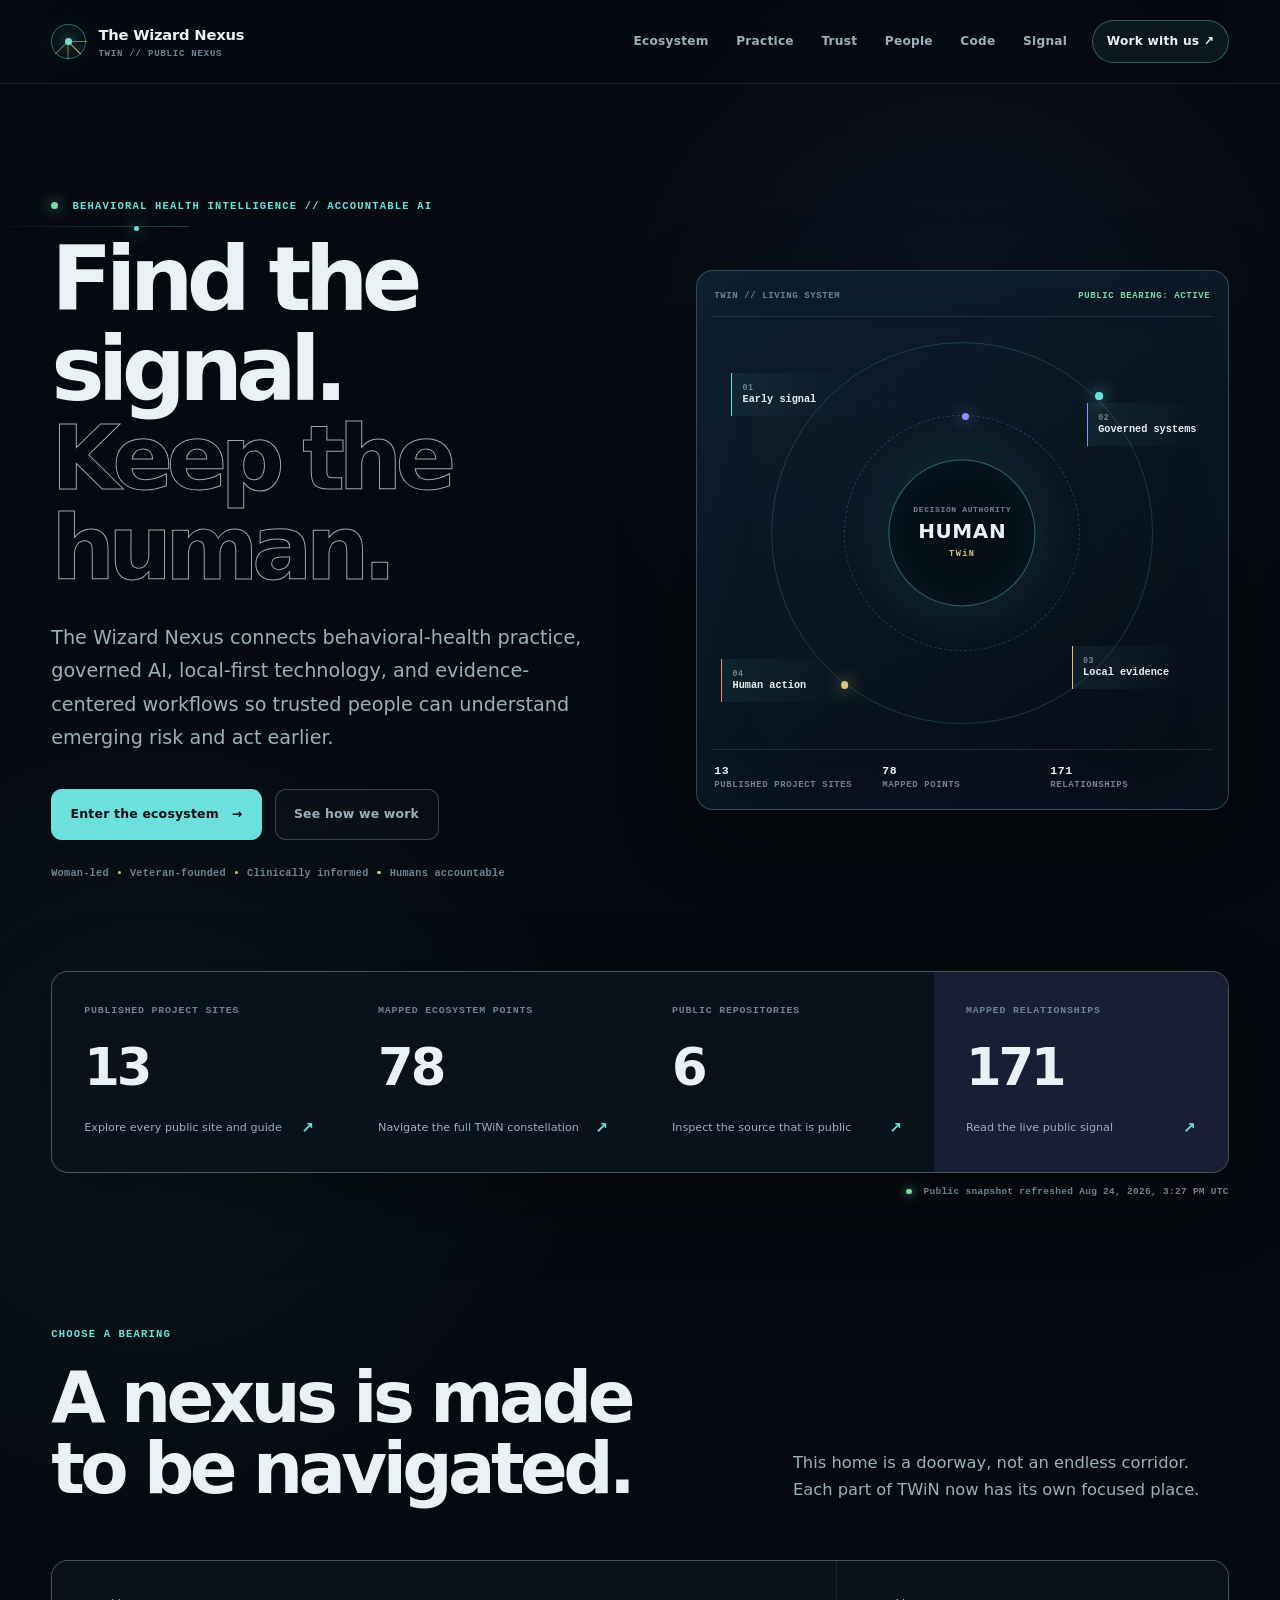
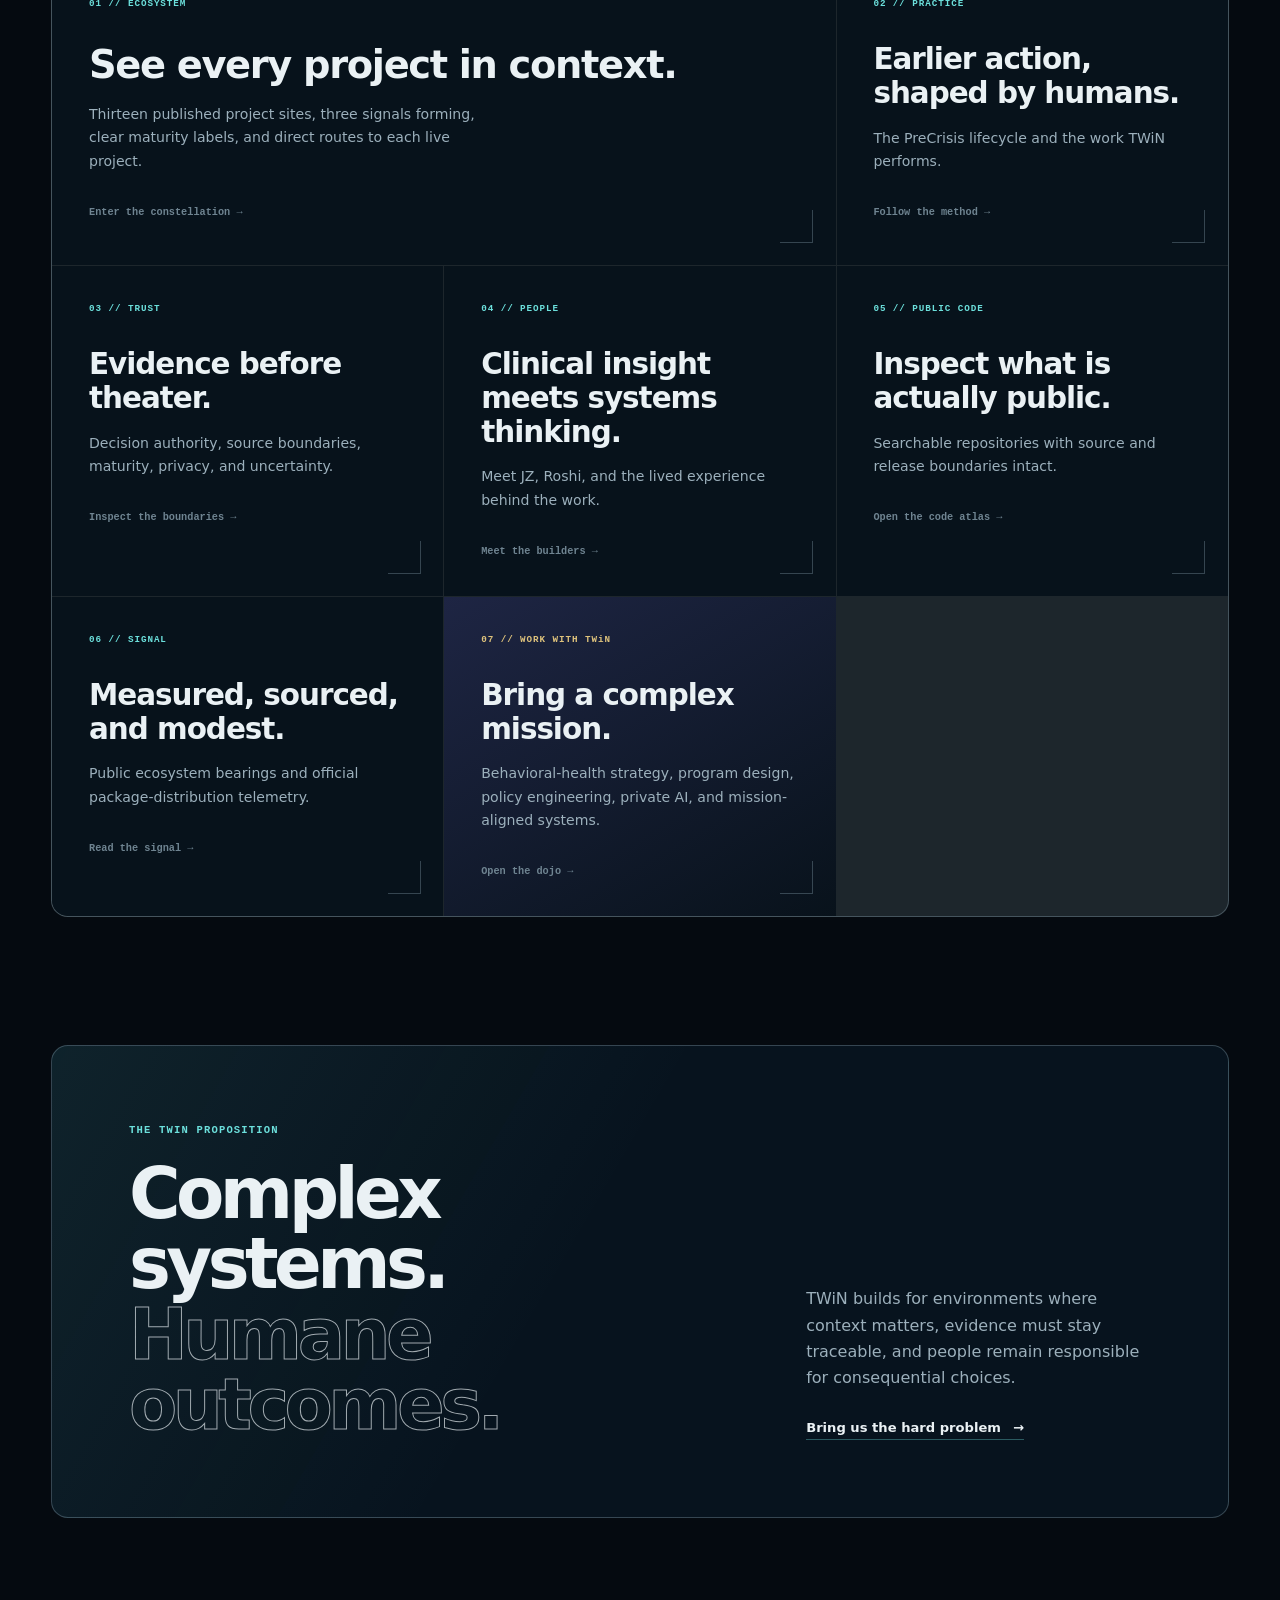
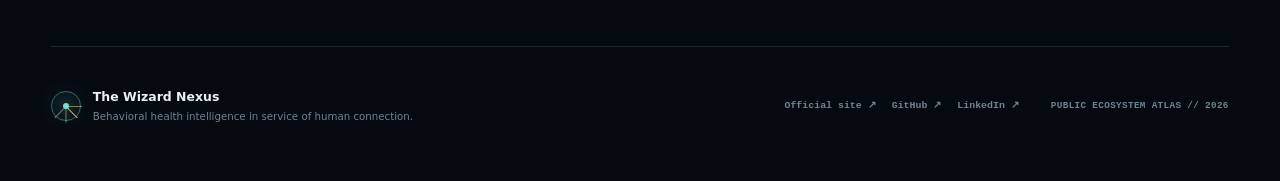
==== commit f9dd6b0d: "[Roshi's Codex PRIME] Refresh TWiN public signal" ====
--- a/index.html
+++ b/index.html
@@ -73,7 +73,7 @@
       <section class="home-signal" aria-label="Current public ecosystem snapshot">
         <a href="ecosystem.html"><span>Published project sites</span><strong id="project-total">13</strong><small>Explore every public site and guide <b aria-hidden="true">↗</b></small></a>
         <a href="ecosystem.html"><span>Mapped ecosystem points</span><strong id="mapped-points">78</strong><small>Navigate the full TWiN constellation <b aria-hidden="true">↗</b></small></a>
-        <a href="code.html"><span>Public repositories</span><strong id="repo-total-hero">5</strong><small>Inspect the source that is public <b aria-hidden="true">↗</b></small></a>
+        <a href="code.html"><span>Public repositories</span><strong id="repo-total-hero">6</strong><small>Inspect the source that is public <b aria-hidden="true">↗</b></small></a>
         <a class="signal-accent" href="signal.html"><span>Mapped relationships</span><strong id="mapped-relationships">171</strong><small>Read the live public signal <b aria-hidden="true">↗</b></small></a>
       </section>
 
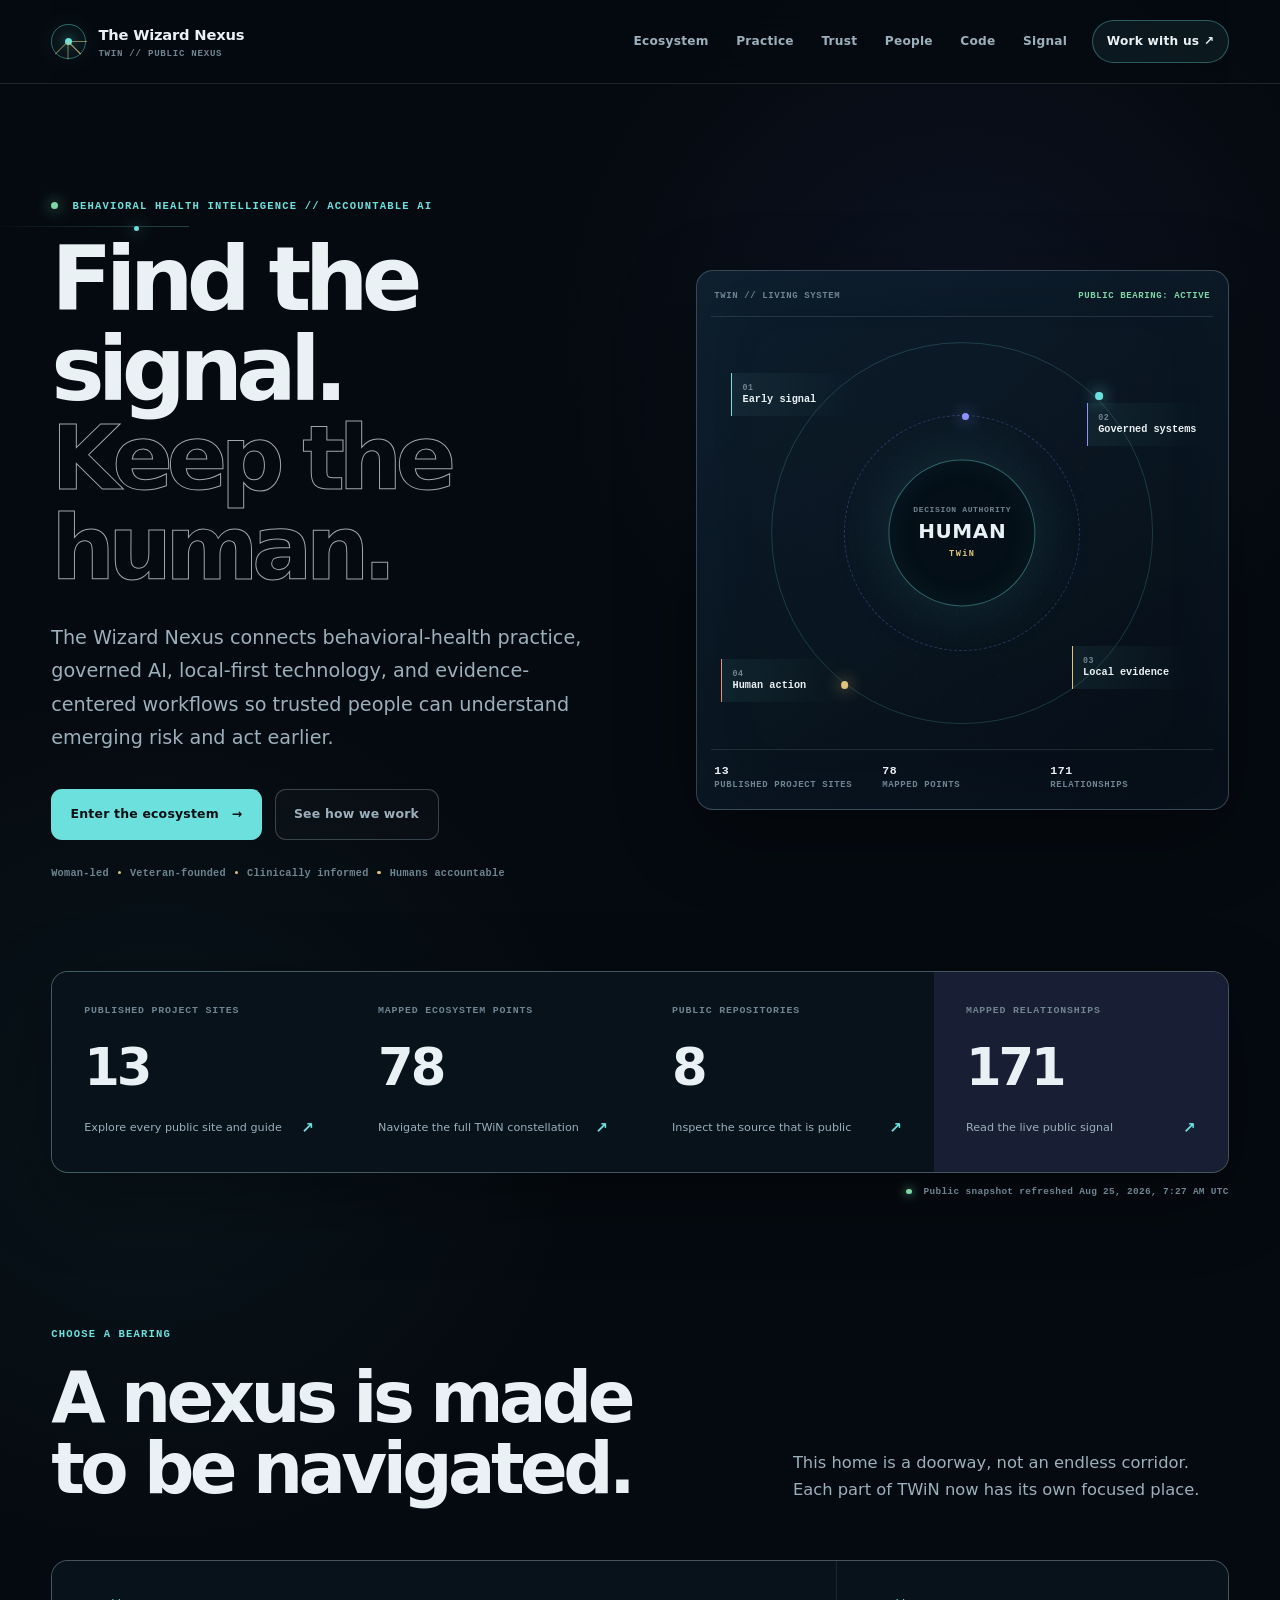
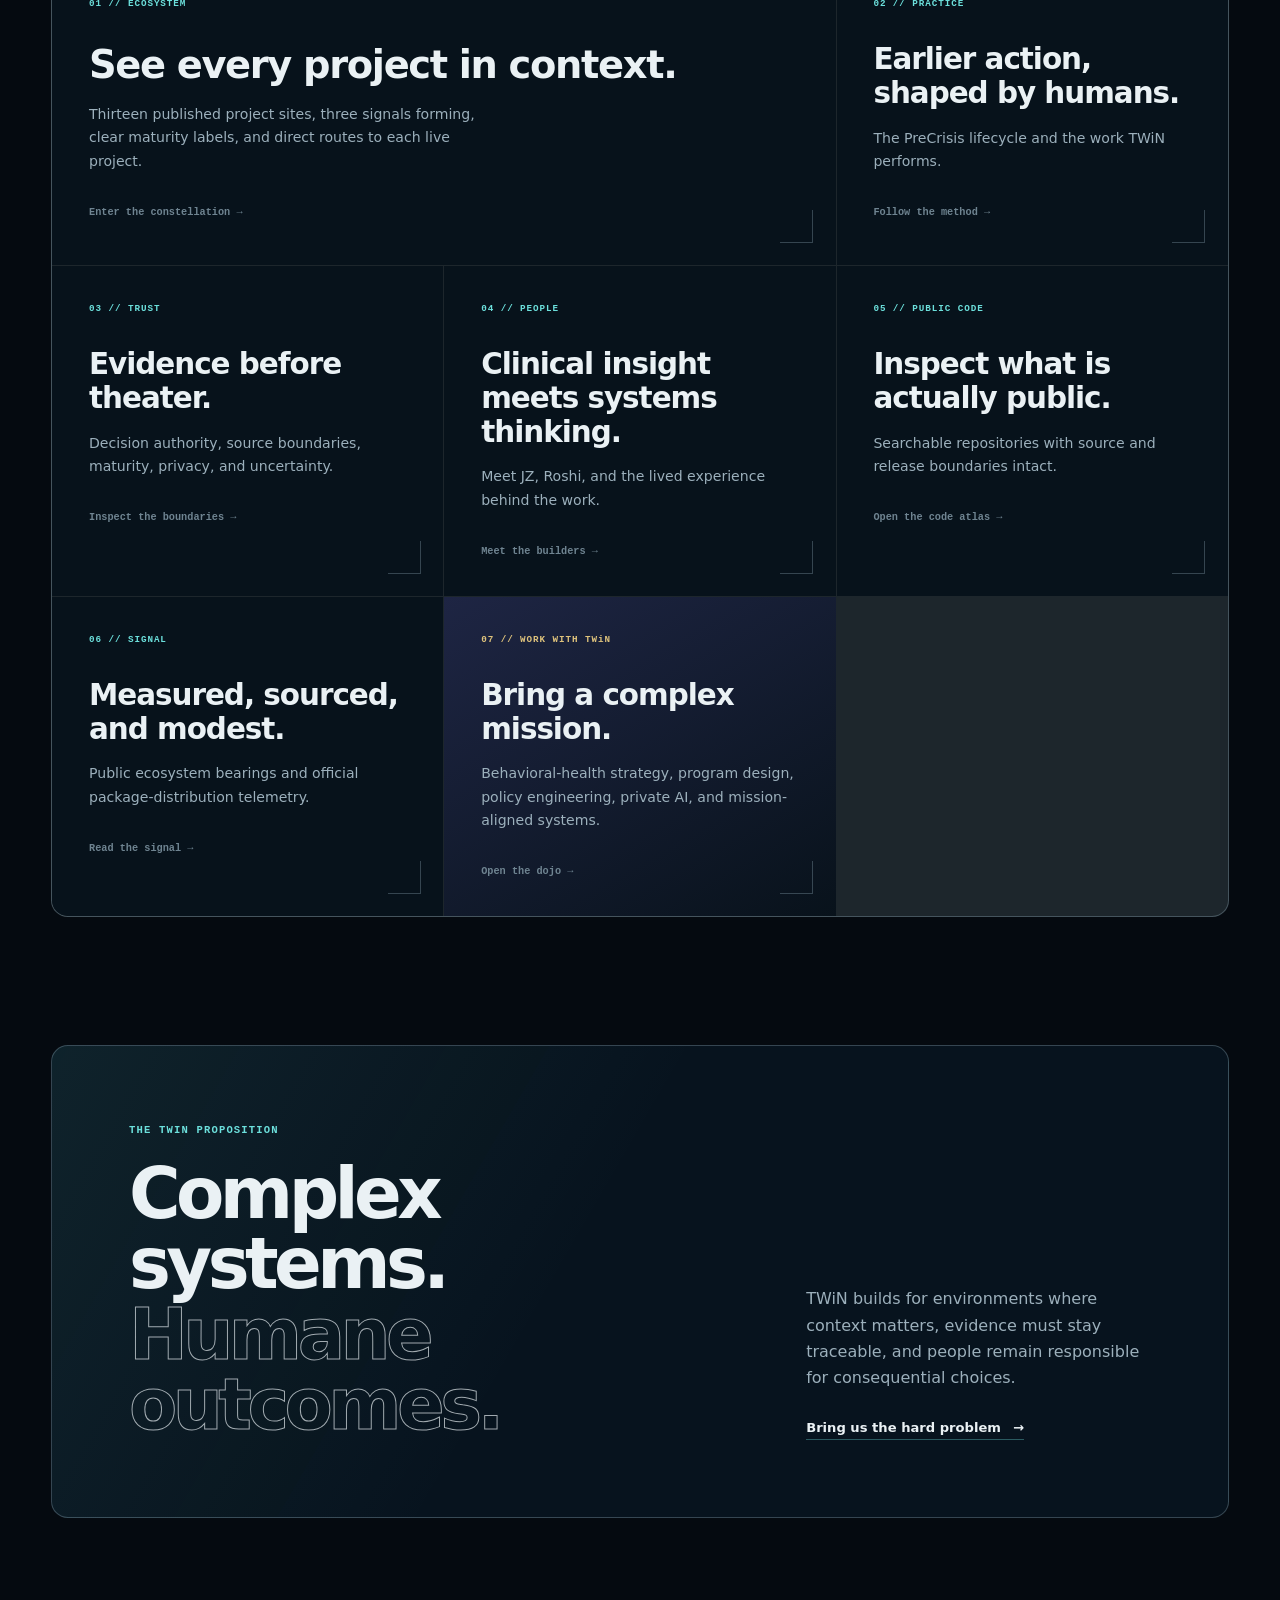
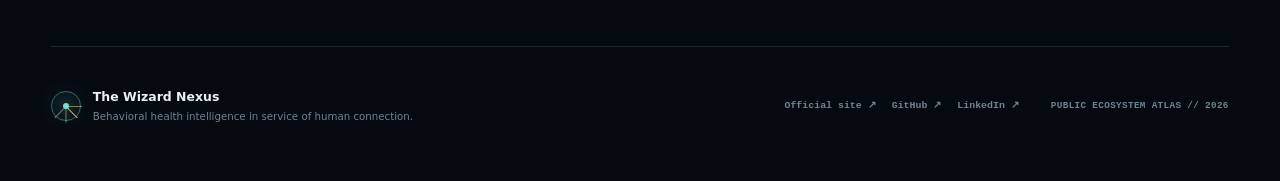
==== commit 160cec24: "[Roshi's Codex PRIME] Refresh TWiN public signal" ====
--- a/index.html
+++ b/index.html
@@ -73,7 +73,7 @@
       <section class="home-signal" aria-label="Current public ecosystem snapshot">
         <a href="ecosystem.html"><span>Published project sites</span><strong id="project-total">13</strong><small>Explore every public site and guide <b aria-hidden="true">↗</b></small></a>
         <a href="ecosystem.html"><span>Mapped ecosystem points</span><strong id="mapped-points">78</strong><small>Navigate the full TWiN constellation <b aria-hidden="true">↗</b></small></a>
-        <a href="code.html"><span>Public repositories</span><strong id="repo-total-hero">6</strong><small>Inspect the source that is public <b aria-hidden="true">↗</b></small></a>
+        <a href="code.html"><span>Public repositories</span><strong id="repo-total-hero">8</strong><small>Inspect the source that is public <b aria-hidden="true">↗</b></small></a>
         <a class="signal-accent" href="signal.html"><span>Mapped relationships</span><strong id="mapped-relationships">171</strong><small>Read the live public signal <b aria-hidden="true">↗</b></small></a>
       </section>
 
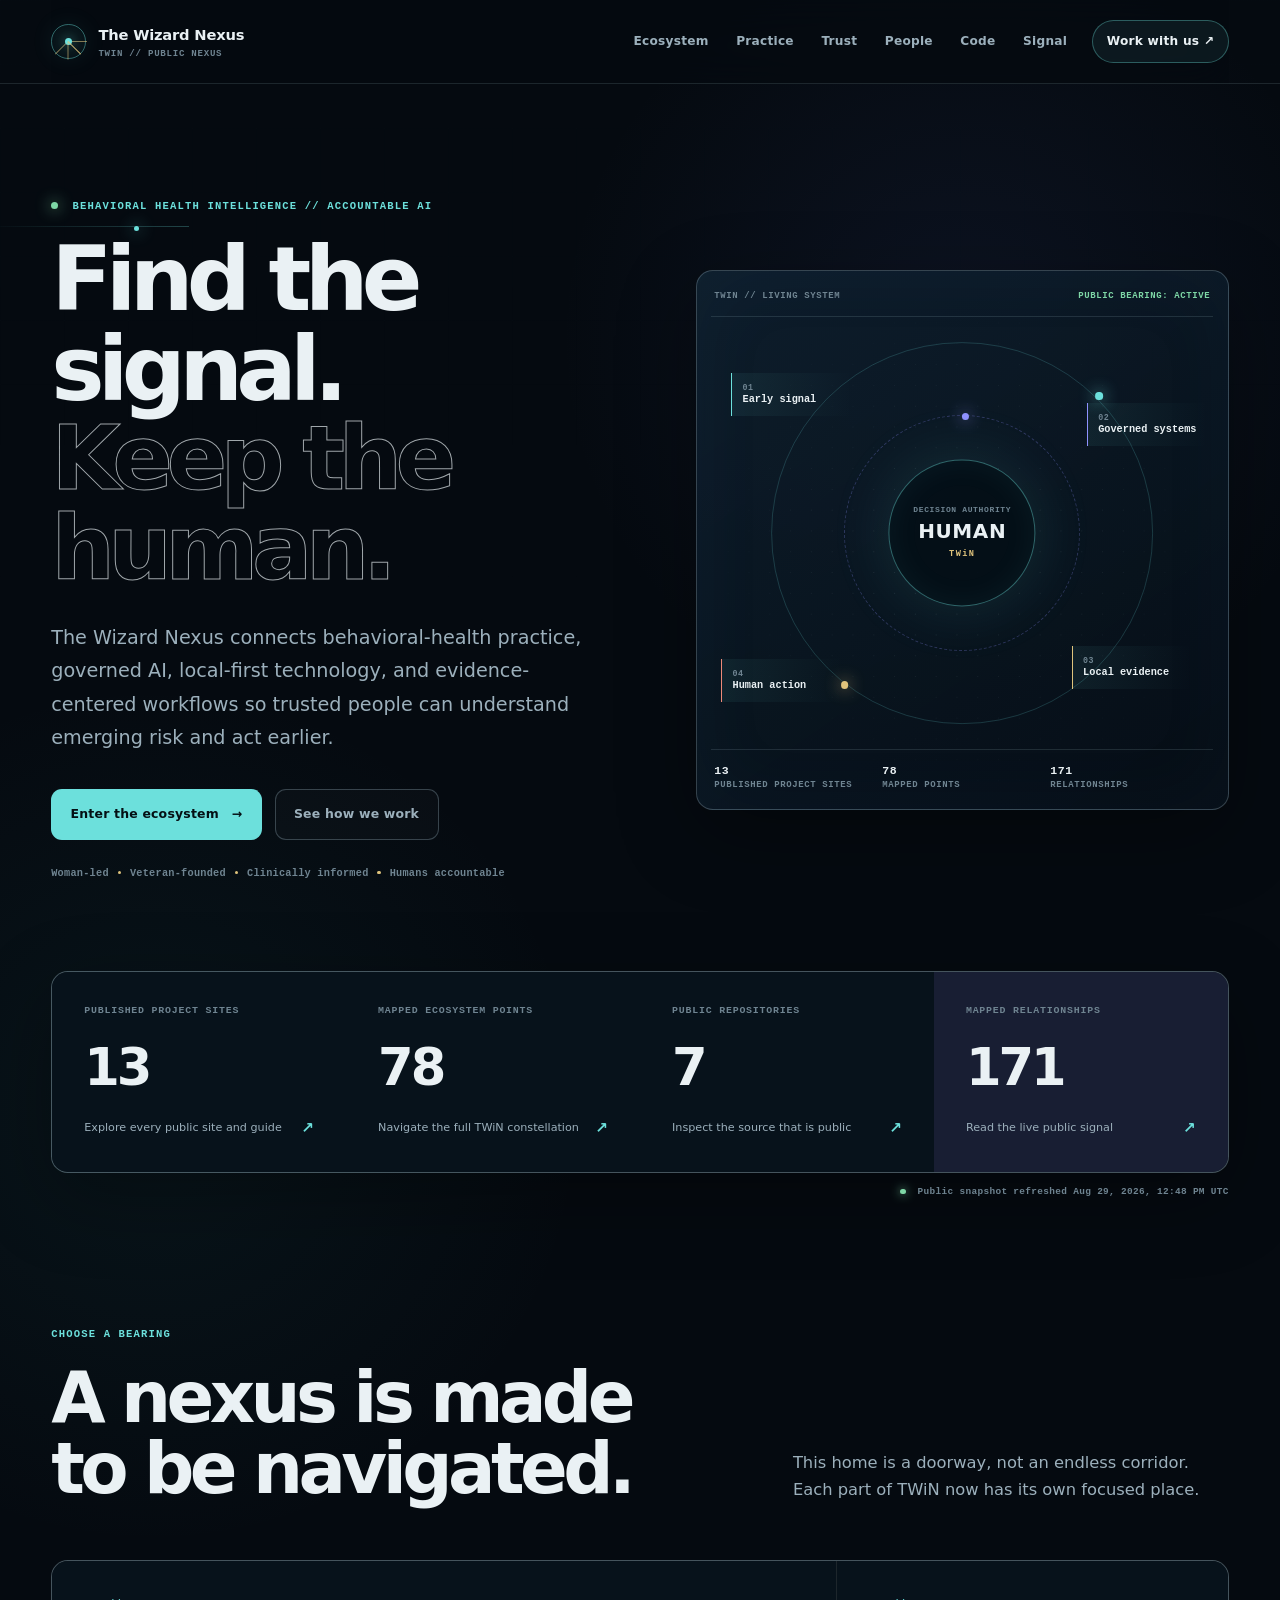
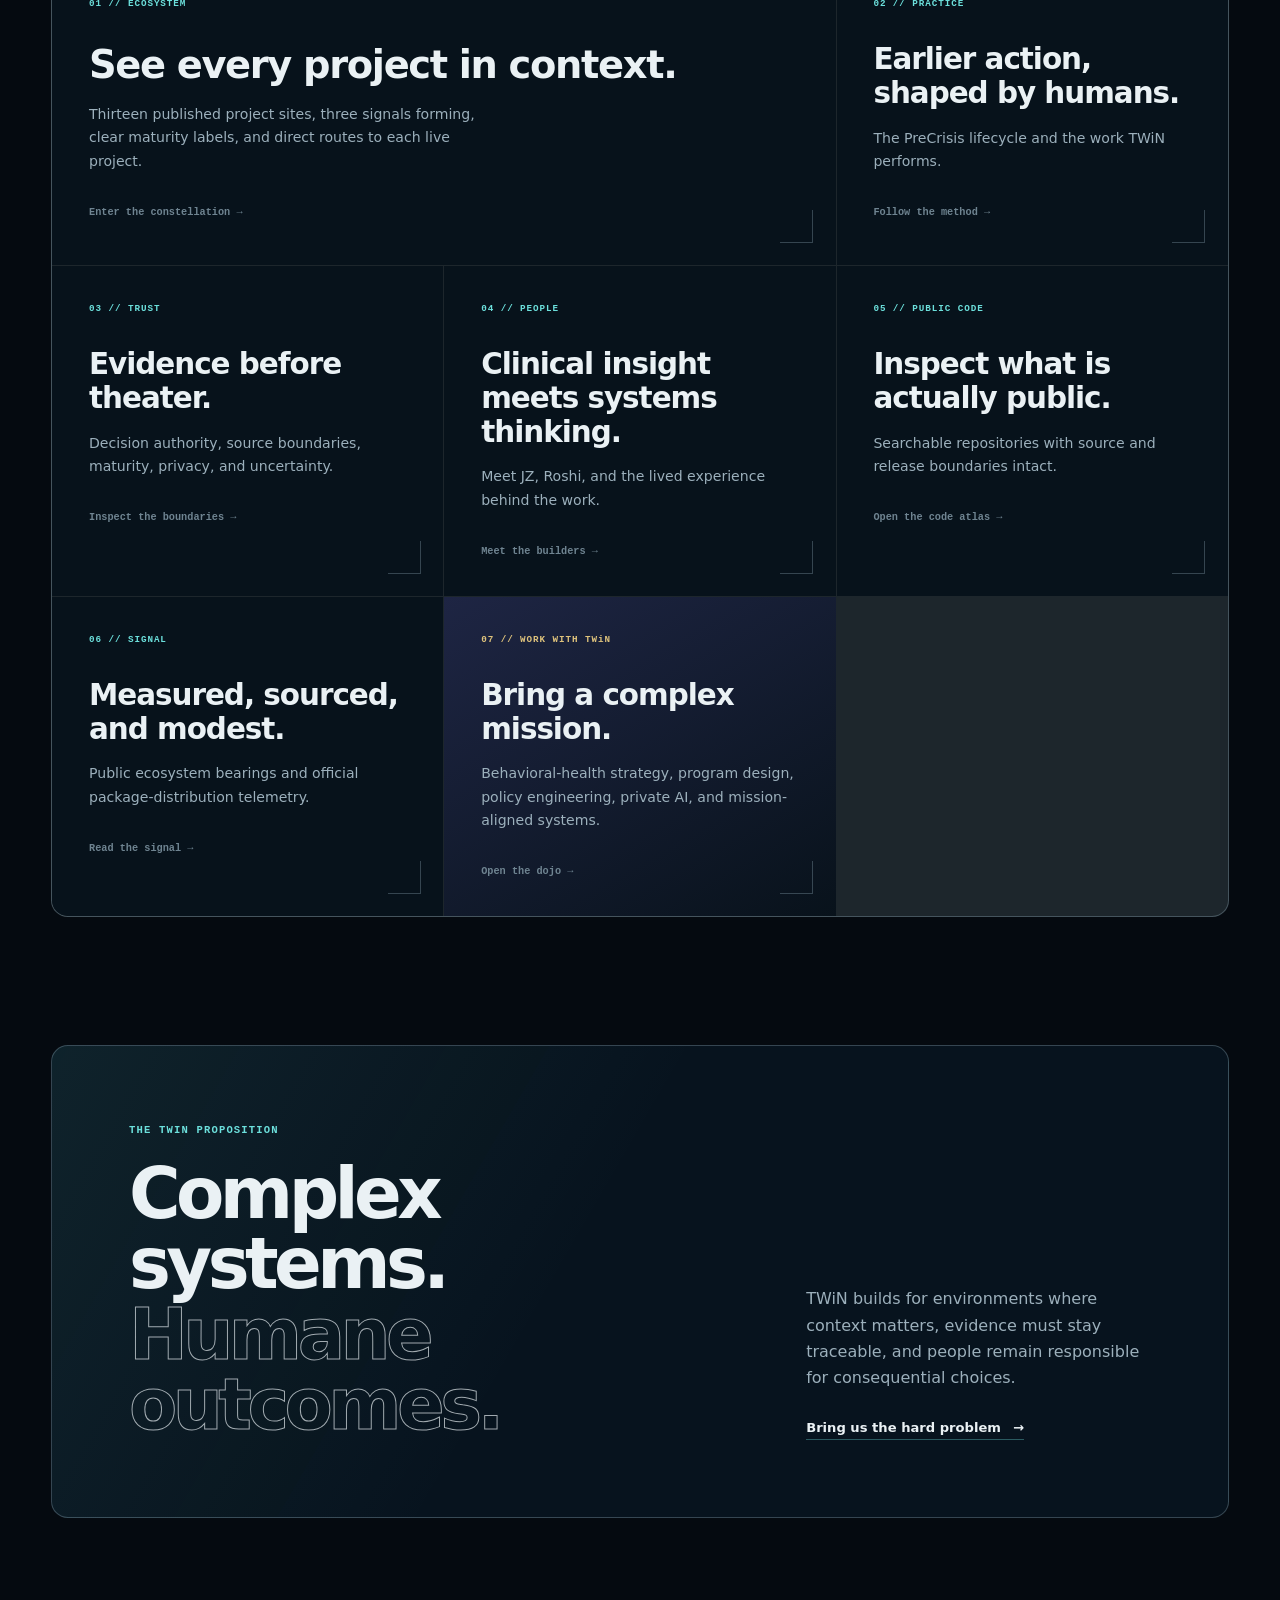
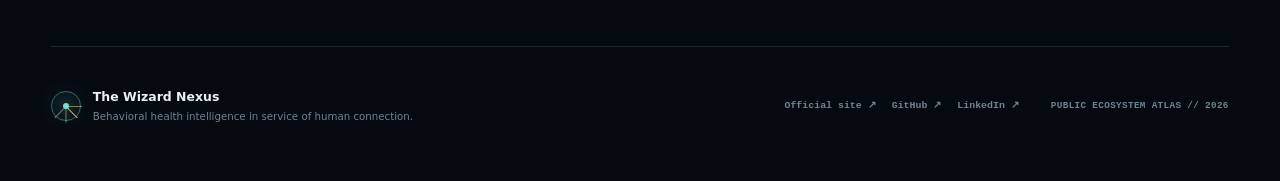
==== commit 2c85787f: "[Roshi's Codex PRIME] Refresh TWiN public signal" ====
--- a/index.html
+++ b/index.html
@@ -73,7 +73,7 @@
       <section class="home-signal" aria-label="Current public ecosystem snapshot">
         <a href="ecosystem.html"><span>Published project sites</span><strong id="project-total">13</strong><small>Explore every public site and guide <b aria-hidden="true">↗</b></small></a>
         <a href="ecosystem.html"><span>Mapped ecosystem points</span><strong id="mapped-points">78</strong><small>Navigate the full TWiN constellation <b aria-hidden="true">↗</b></small></a>
-        <a href="code.html"><span>Public repositories</span><strong id="repo-total-hero">8</strong><small>Inspect the source that is public <b aria-hidden="true">↗</b></small></a>
+        <a href="code.html"><span>Public repositories</span><strong id="repo-total-hero">7</strong><small>Inspect the source that is public <b aria-hidden="true">↗</b></small></a>
         <a class="signal-accent" href="signal.html"><span>Mapped relationships</span><strong id="mapped-relationships">171</strong><small>Read the live public signal <b aria-hidden="true">↗</b></small></a>
       </section>
 
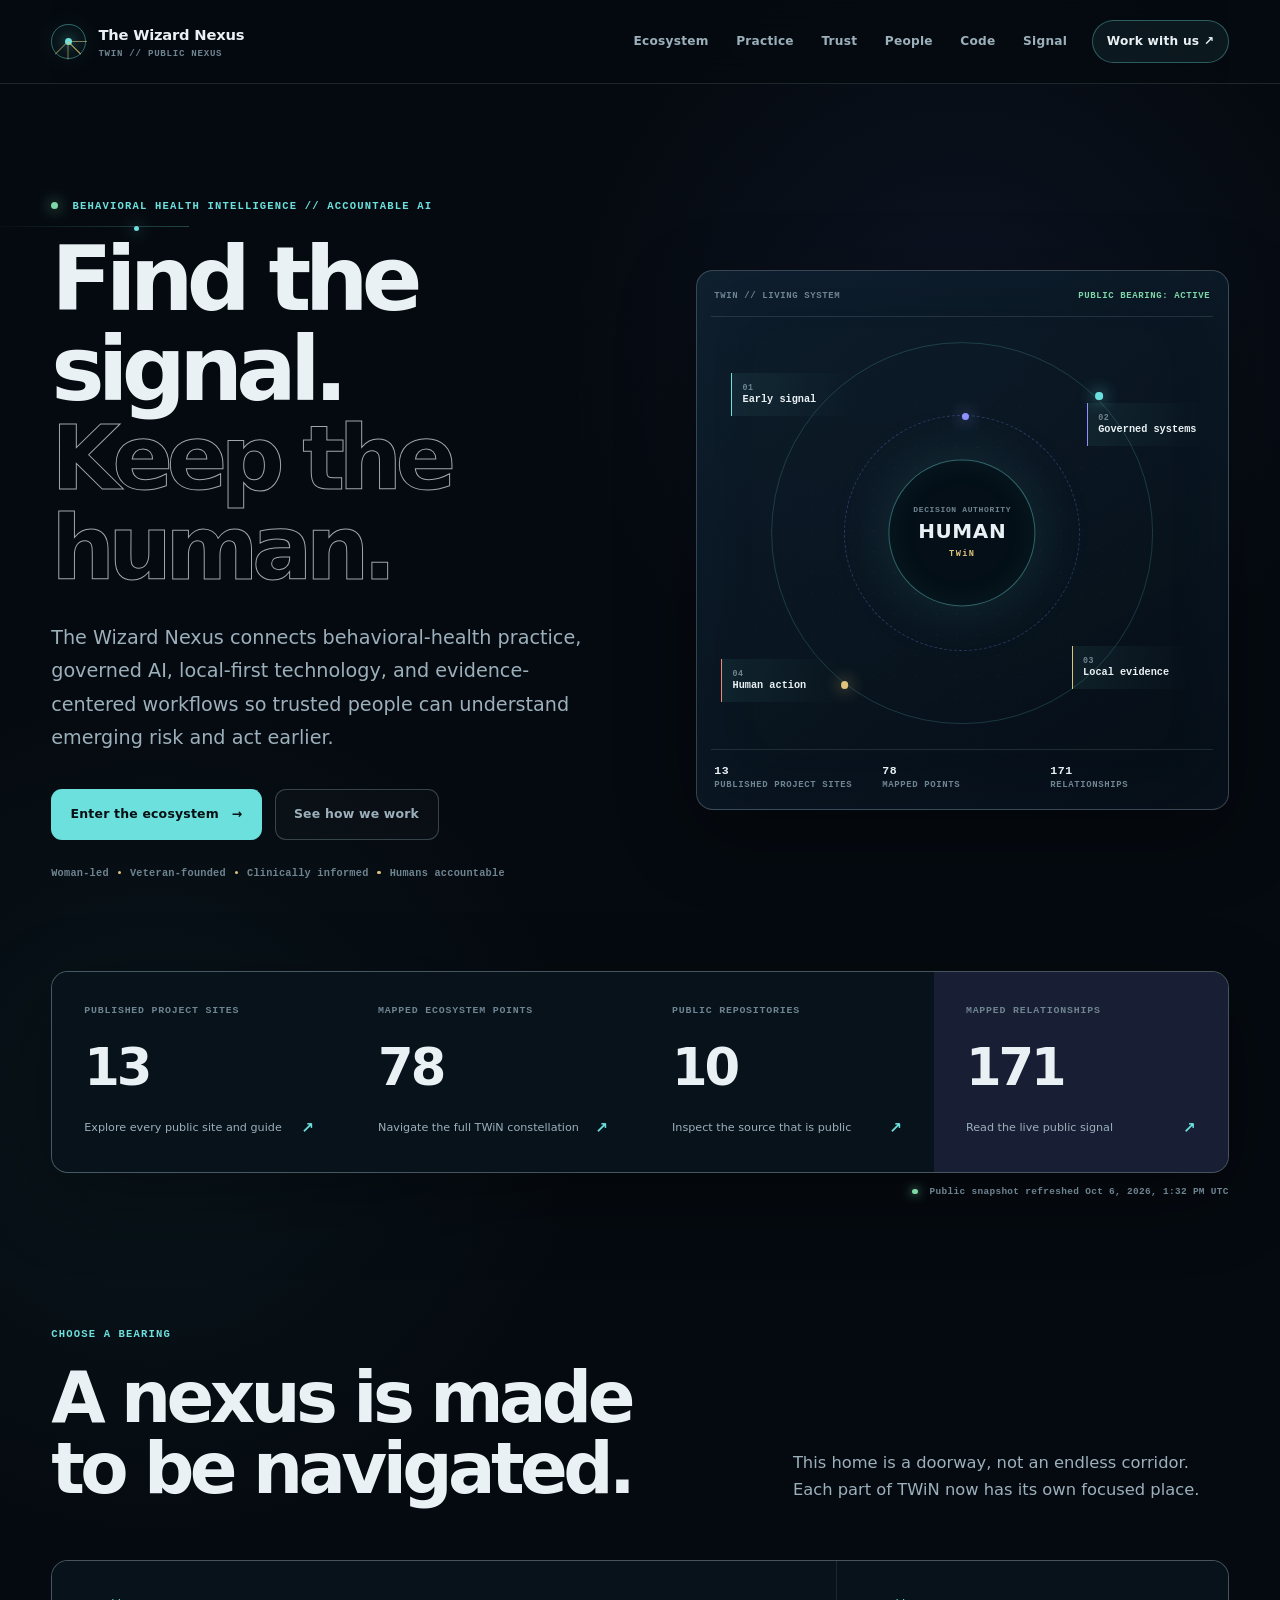
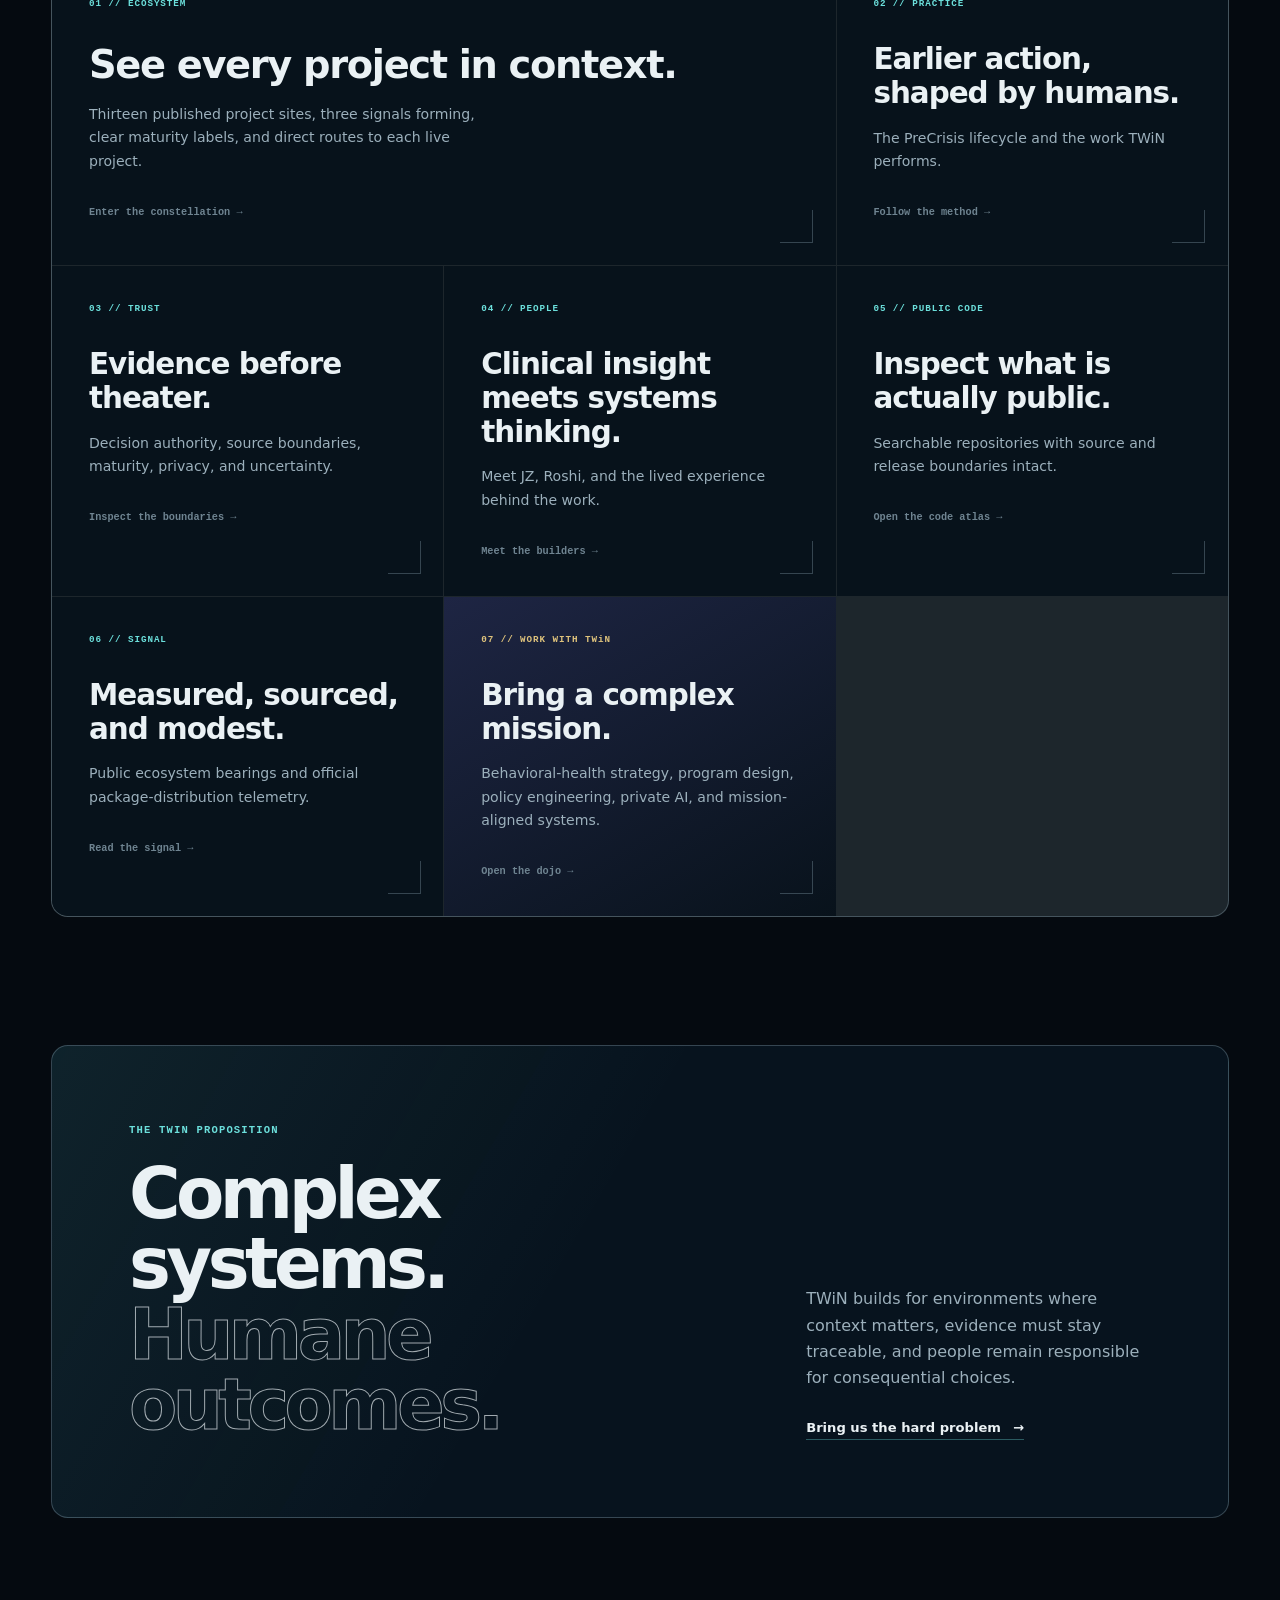
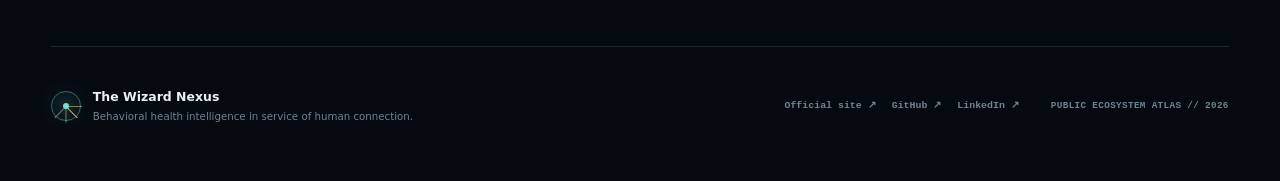
==== commit 2e4eae99: "[Roshi's Codex PRIME] Refresh TWiN public signal" ====
--- a/index.html
+++ b/index.html
@@ -73,7 +73,7 @@
       <section class="home-signal" aria-label="Current public ecosystem snapshot">
         <a href="ecosystem.html"><span>Published project sites</span><strong id="project-total">13</strong><small>Explore every public site and guide <b aria-hidden="true">↗</b></small></a>
         <a href="ecosystem.html"><span>Mapped ecosystem points</span><strong id="mapped-points">78</strong><small>Navigate the full TWiN constellation <b aria-hidden="true">↗</b></small></a>
-        <a href="code.html"><span>Public repositories</span><strong id="repo-total-hero">7</strong><small>Inspect the source that is public <b aria-hidden="true">↗</b></small></a>
+        <a href="code.html"><span>Public repositories</span><strong id="repo-total-hero">10</strong><small>Inspect the source that is public <b aria-hidden="true">↗</b></small></a>
         <a class="signal-accent" href="signal.html"><span>Mapped relationships</span><strong id="mapped-relationships">171</strong><small>Read the live public signal <b aria-hidden="true">↗</b></small></a>
       </section>
 
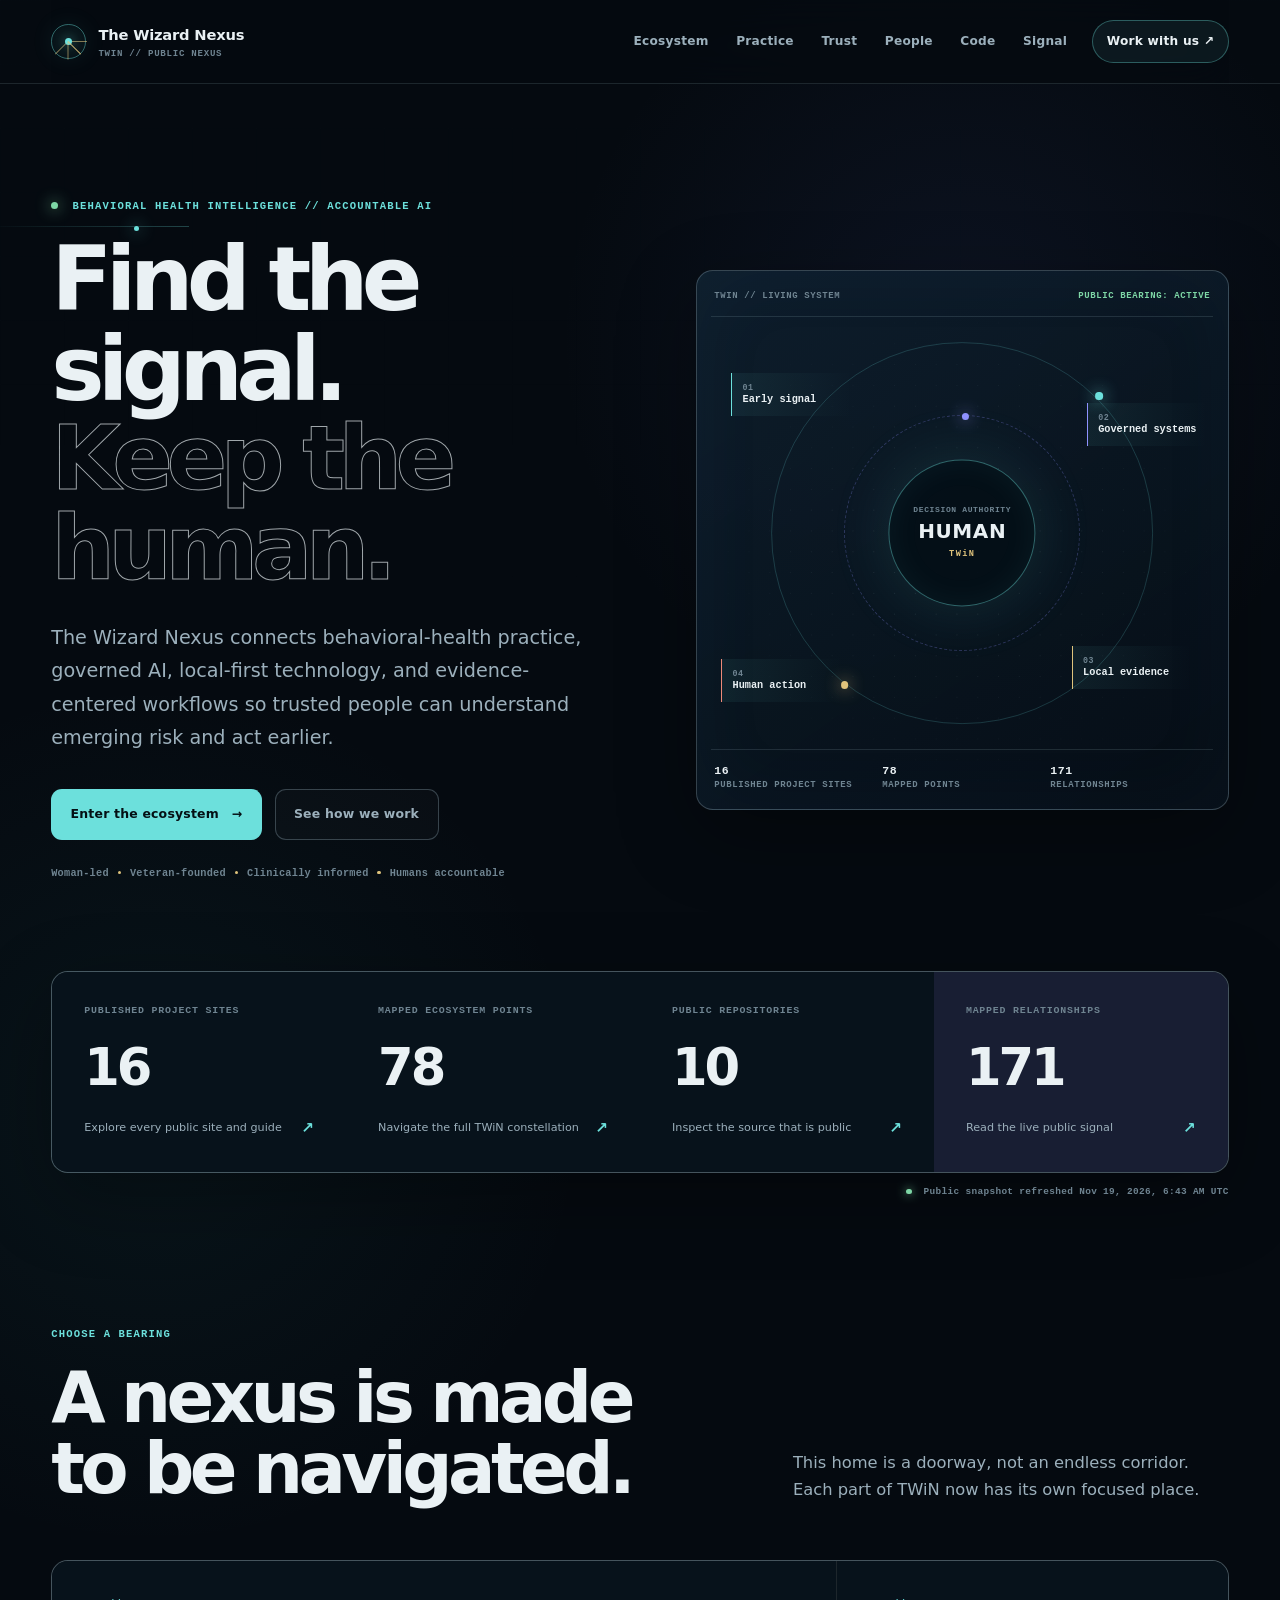
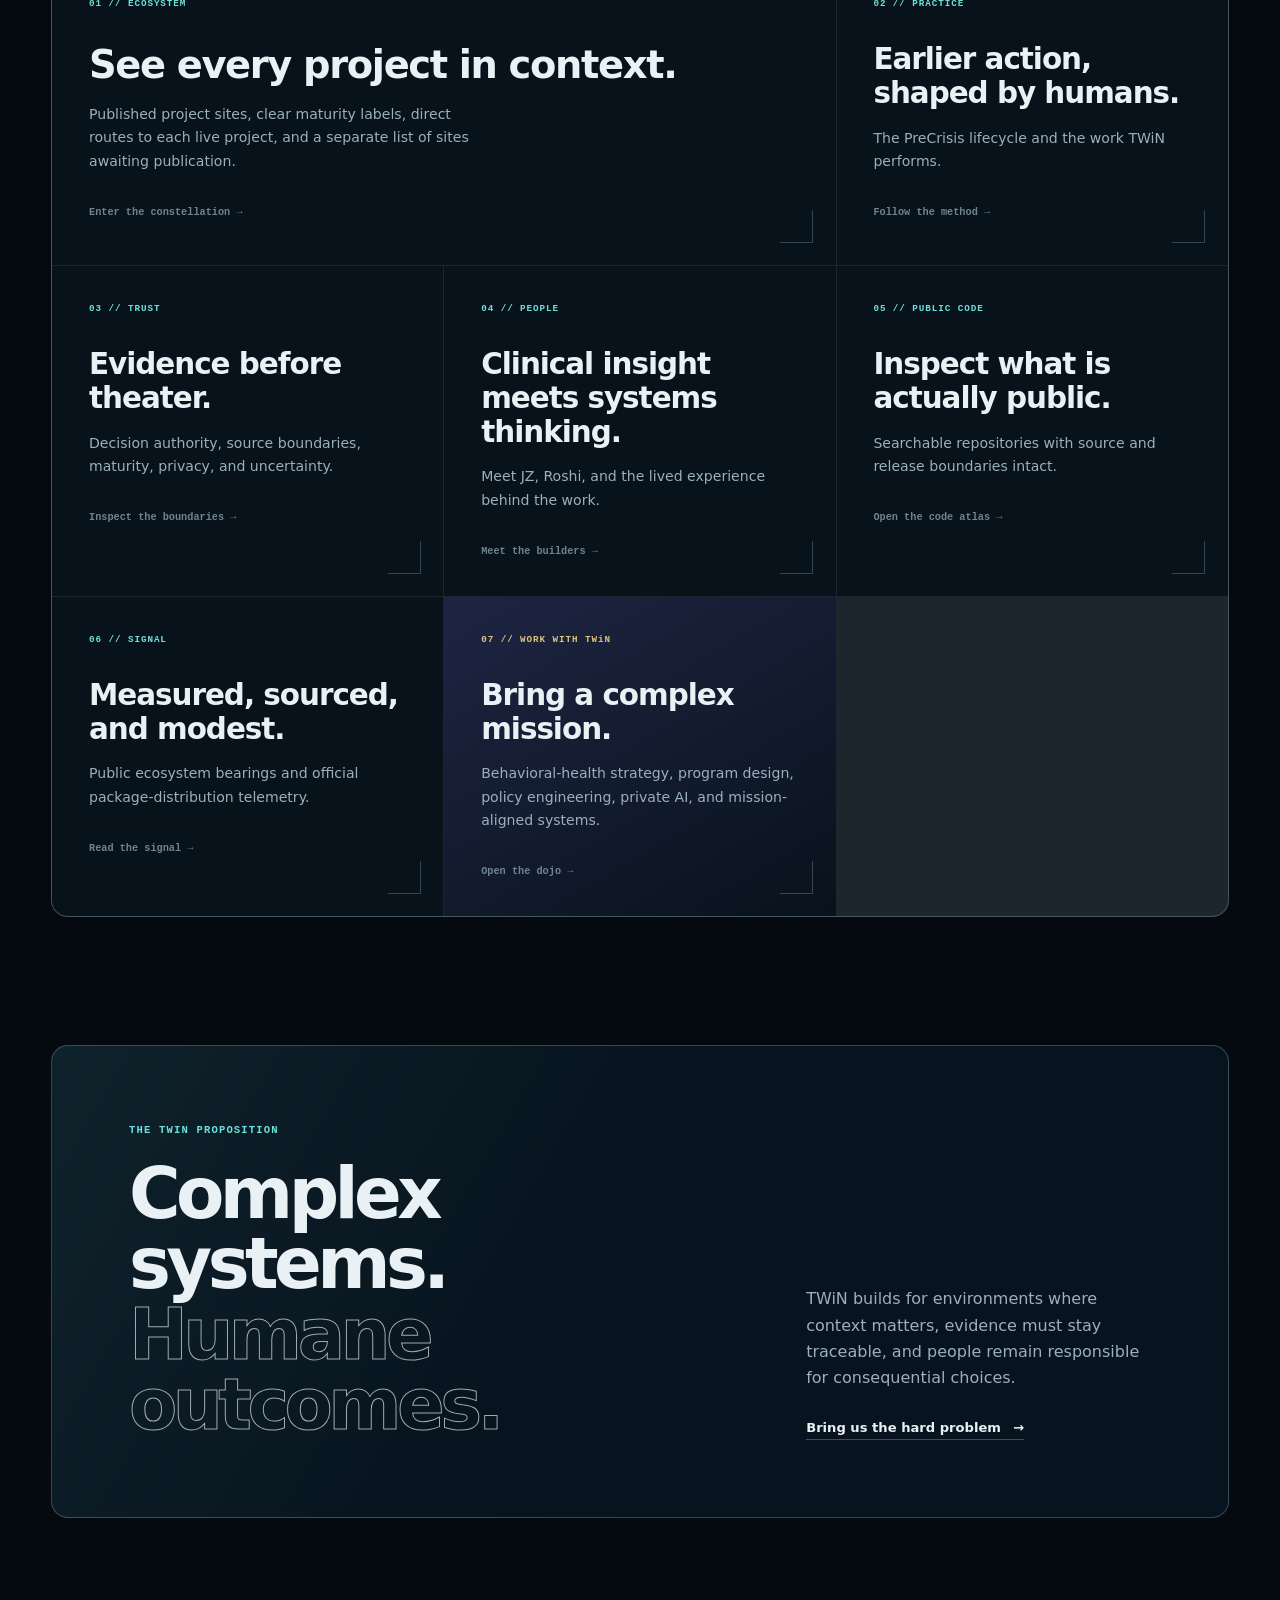
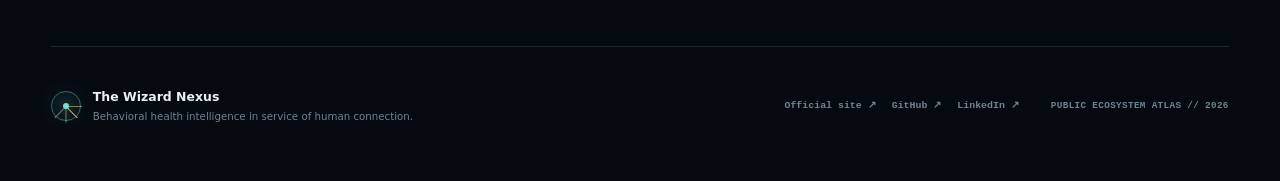
==== commit 5d79b133: "Refresh TWiN Pages coverage and public repository directory" ====
--- a/index.html
+++ b/index.html
@@ -92,7 +92,7 @@
           <a class="route-card route-wide" href="ecosystem.html">
             <span class="route-number">01 // ECOSYSTEM</span>
             <strong>See every project in context.</strong>
-            <p>Thirteen published project sites, three signals forming, clear maturity labels, and direct routes to each live project.</p>
+            <p>Published project sites, clear maturity labels, direct routes to each live project, and a separate list of sites awaiting publication.</p>
             <i aria-hidden="true">Enter the constellation →</i>
           </a>
           <a class="route-card" href="practice.html">
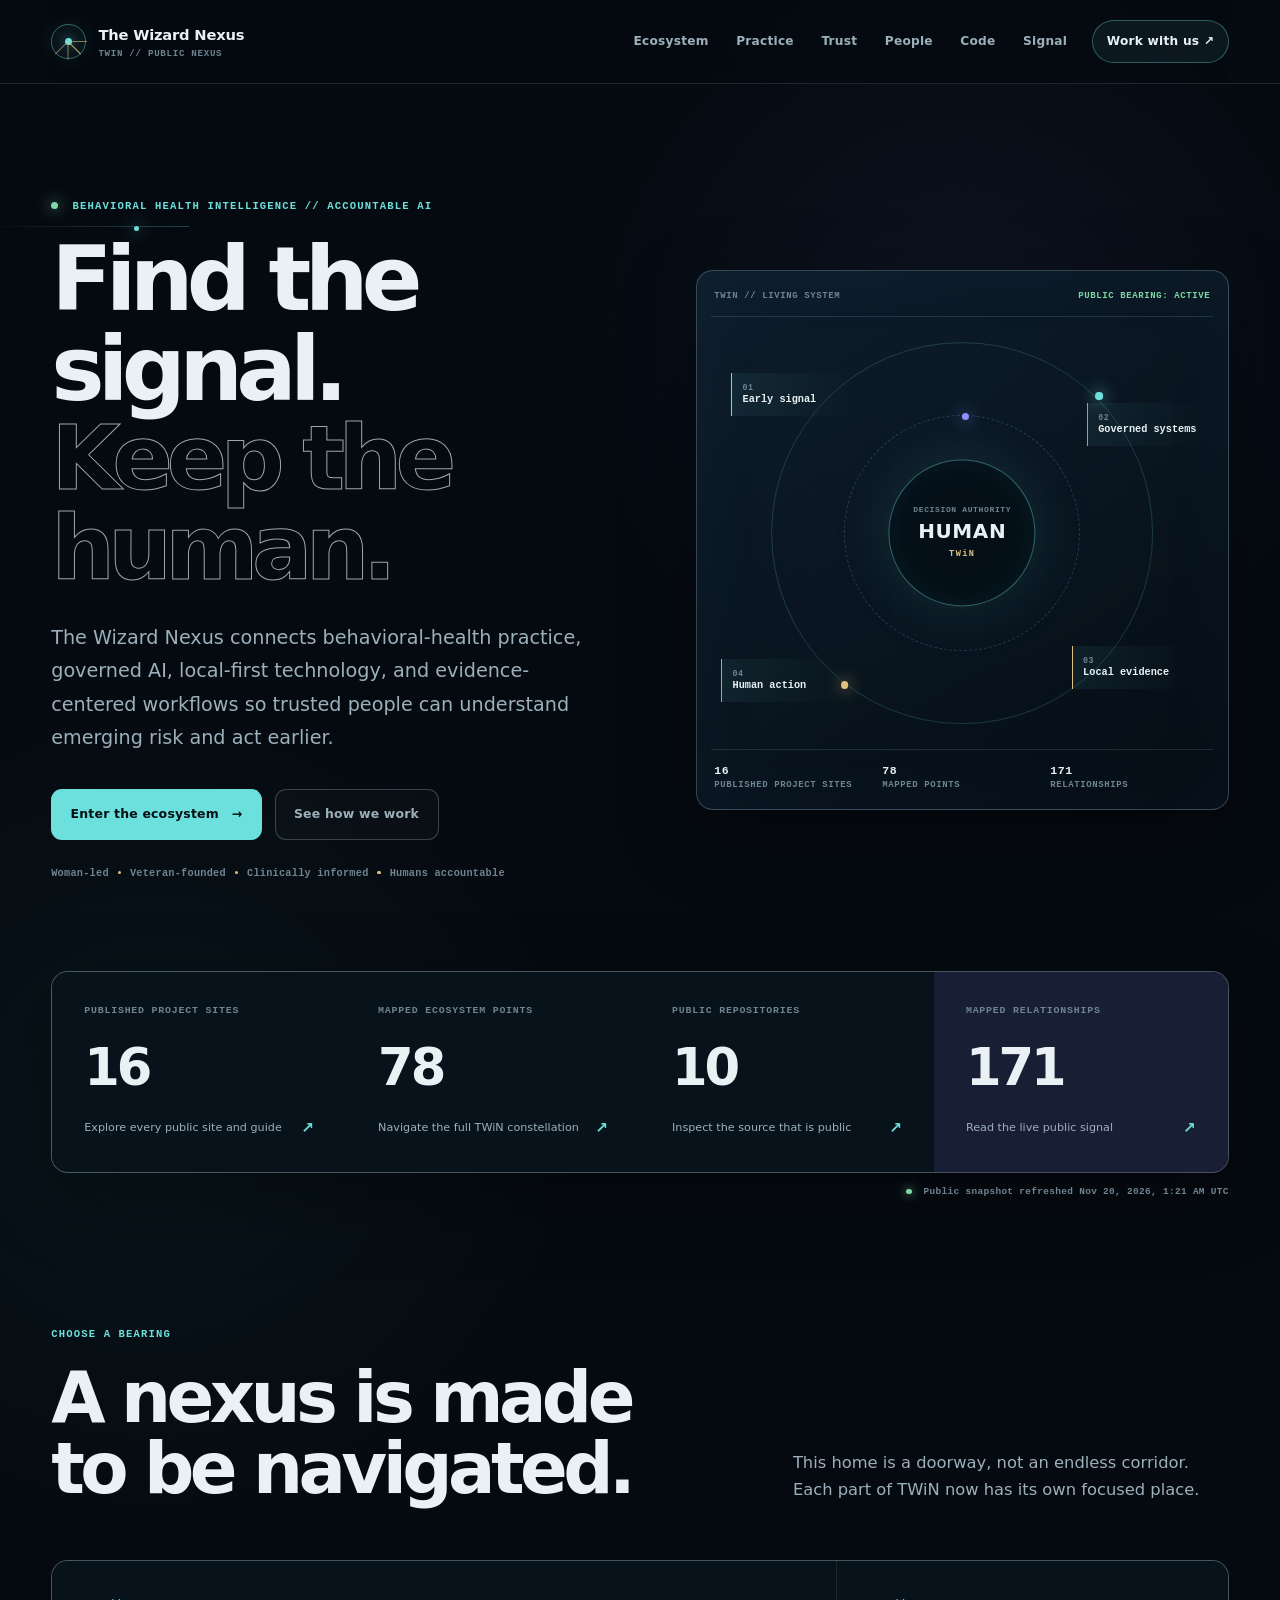
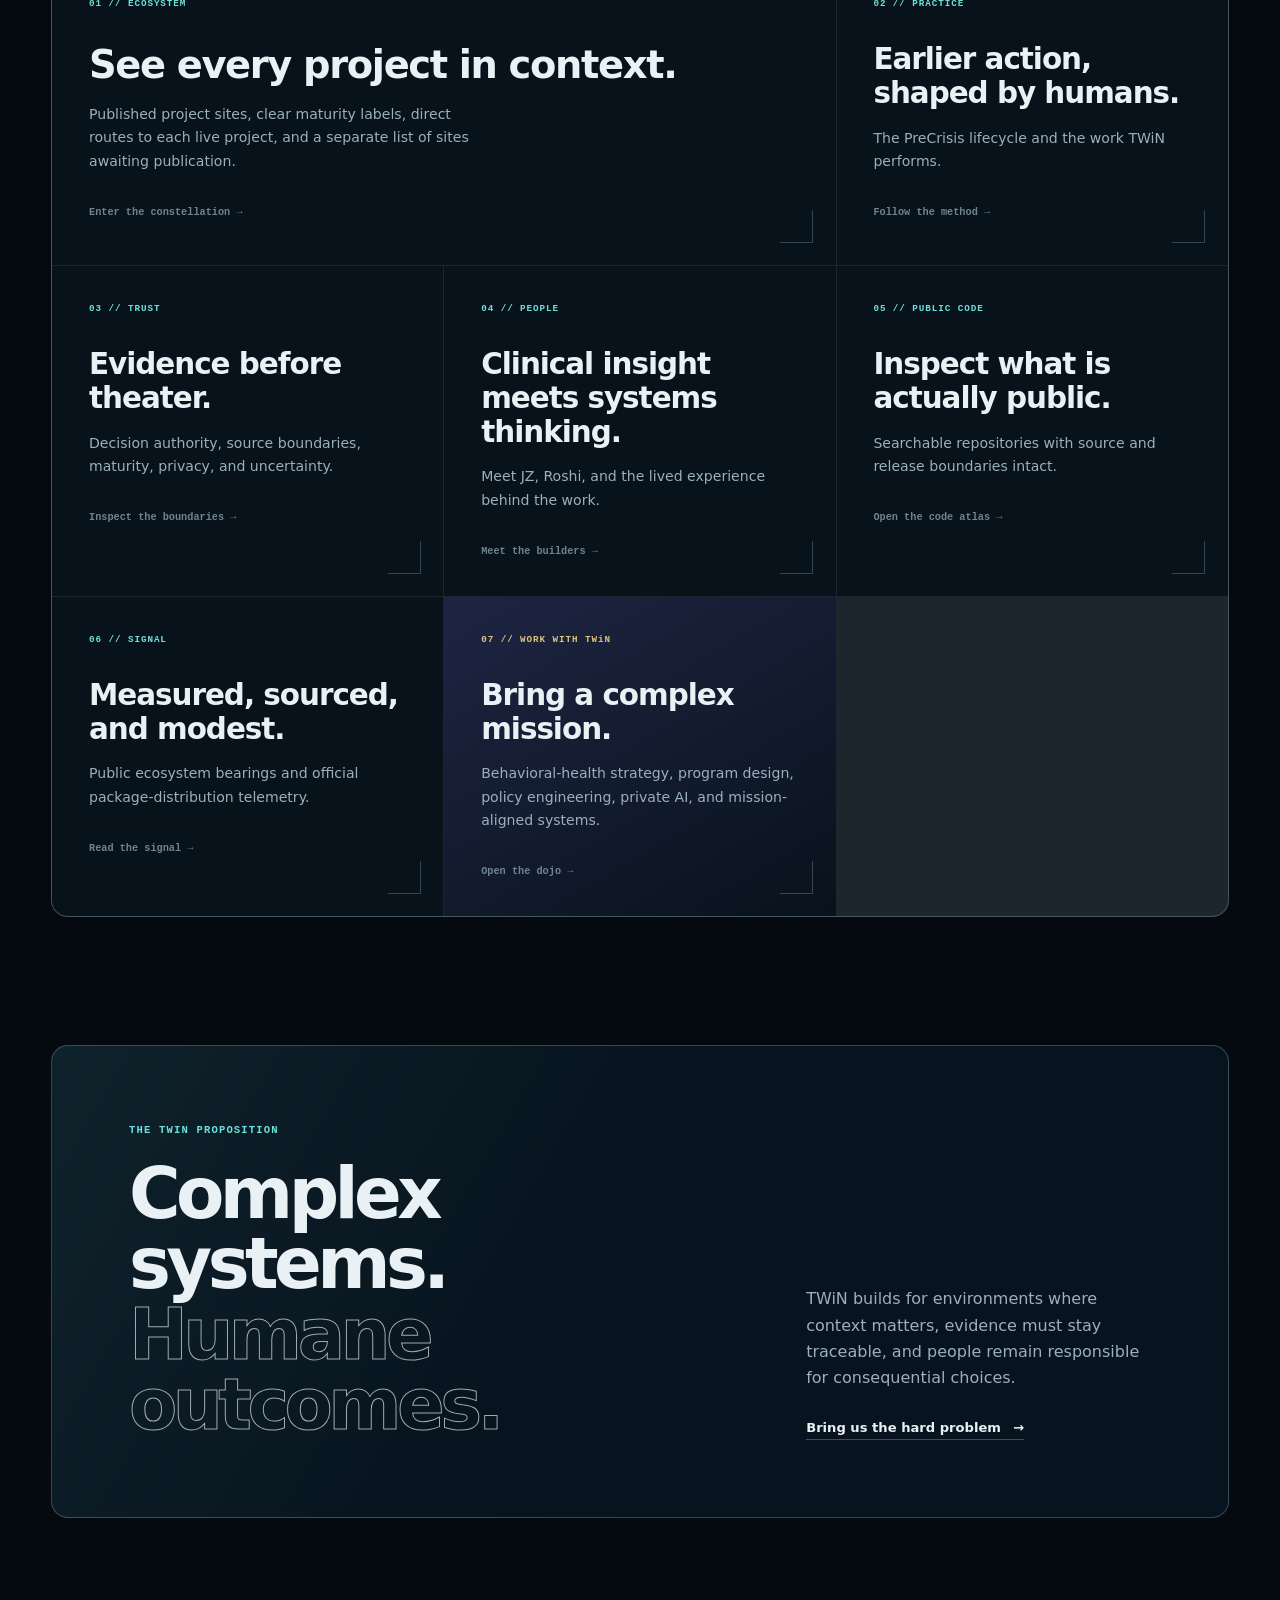
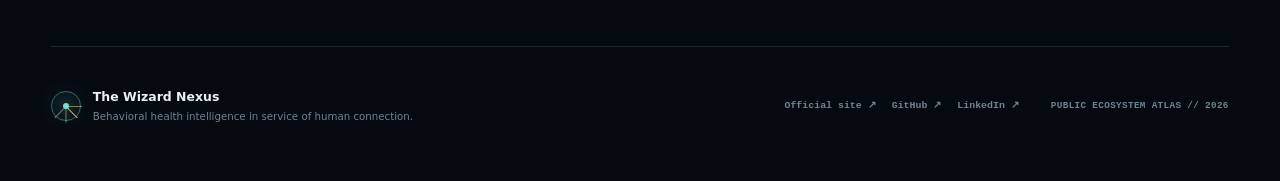
==== commit f3e22358: "[Roshi's Codex PRIME] Refresh TWiN public signal" ====
--- a/index.html
+++ b/index.html
@@ -71,7 +71,7 @@
       </section>
 
       <section class="home-signal" aria-label="Current public ecosystem snapshot">
-        <a href="ecosystem.html"><span>Published project sites</span><strong id="project-total">13</strong><small>Explore every public site and guide <b aria-hidden="true">↗</b></small></a>
+        <a href="ecosystem.html"><span>Published project sites</span><strong id="project-total">16</strong><small>Explore every public site and guide <b aria-hidden="true">↗</b></small></a>
         <a href="ecosystem.html"><span>Mapped ecosystem points</span><strong id="mapped-points">78</strong><small>Navigate the full TWiN constellation <b aria-hidden="true">↗</b></small></a>
         <a href="code.html"><span>Public repositories</span><strong id="repo-total-hero">10</strong><small>Inspect the source that is public <b aria-hidden="true">↗</b></small></a>
         <a class="signal-accent" href="signal.html"><span>Mapped relationships</span><strong id="mapped-relationships">171</strong><small>Read the live public signal <b aria-hidden="true">↗</b></small></a>
